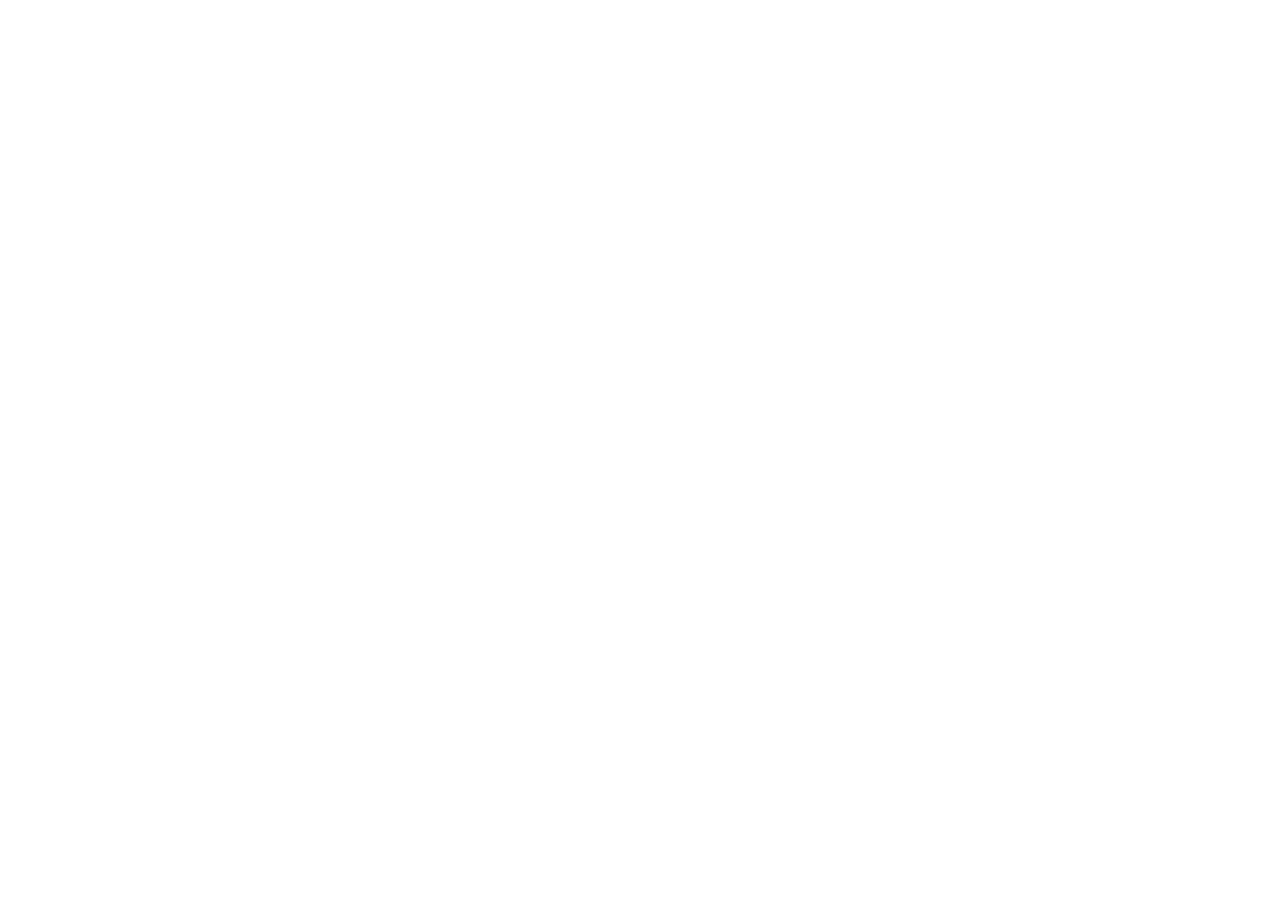
==== index.html @ c02ed570 "first commit" ====
<!DOCTYPE html>
<html lang="en">

<head>
    <meta charset="UTF-8">
    <meta name="viewport" content="width=device-width, initial-scale=1.0">
    <title>Document</title>
    <link rel="stylesheet" href="./src/output.css">
</head>

<body>

</body>

</html>
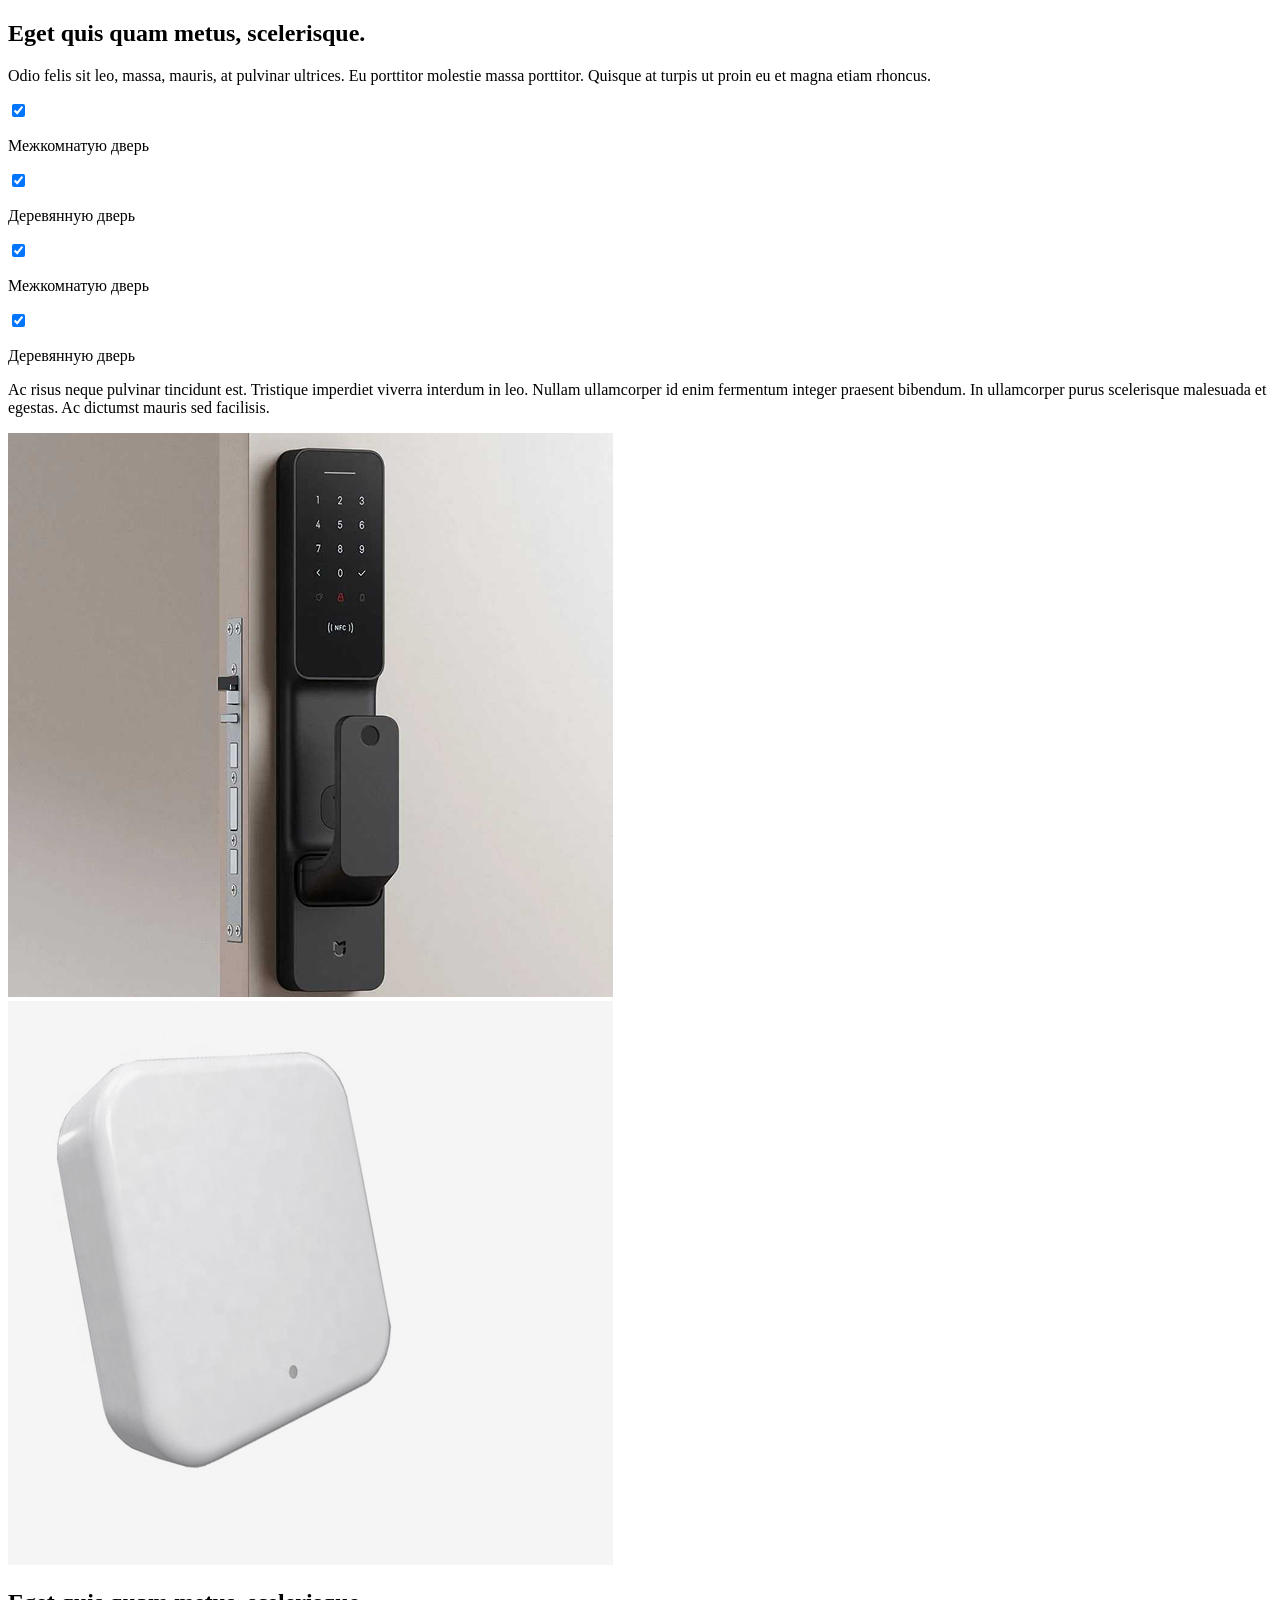
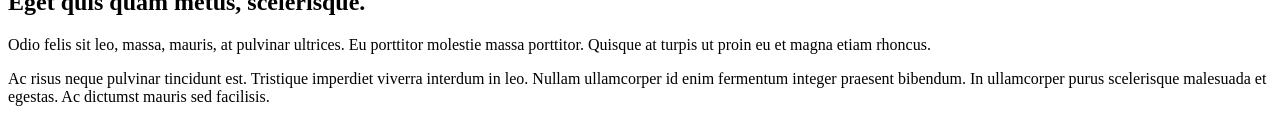
==== commit ef5acde6: "add 2 sections EGET" ====
--- a/index.html
+++ b/index.html
@@ -9,7 +9,68 @@
 </head>
 
 <body>
-
+    <main>
+        <section class="py-[80px]">
+            <div class="container flex justify-between items-center">
+                <div class="max-w-[630px] flex flex-col gap-[24px]">
+                    <h2 class="text-[#161C24] text-[32px]">Eget quis quam metus, scelerisque.</h2>
+                    <p>
+                        Odio felis sit leo, massa, mauris, at pulvinar ultrices. Eu porttitor molestie massa porttitor.
+                        Quisque at turpis ut proin eu et magna etiam rhoncus.
+                    </p>
+                    <div class="flex items-center gap-[32px]">
+                        <div class="flex flex-col gap-[12px]">
+                            <div class="flex items-center gap-[12px]">
+                                <input checked type="checkbox">
+                                <p>Межкомнатую дверь</p>
+                            </div>
+                            <div class="flex items-center gap-[12px]">
+                                <input checked type="checkbox">
+                                <p>Деревянную дверь</p>
+                            </div>
+                        </div>
+                        <div class="flex flex-col gap-[12px]">
+                            <div class="flex items-center gap-[12px]">
+                                <input checked type="checkbox">
+                                <p>Межкомнатую дверь</p>
+                            </div>
+                            <div class="flex items-center gap-[12px]">
+                                <input checked type="checkbox">
+                                <p>Деревянную дверь</p>
+                            </div>
+                        </div>
+                    </div>
+                    <p>
+                        Ac risus neque pulvinar tincidunt est. Tristique imperdiet viverra interdum in leo. Nullam
+                        ullamcorper id enim fermentum integer praesent bibendum. In ullamcorper purus scelerisque
+                        malesuada et egestas. Ac dictumst mauris sed facilisis.
+                    </p>
+                </div>
+                <div>
+                    <img src="./img/eget1.png" alt="">
+                </div>
+            </div>
+        </section>
+        <section class="pb-[80px]">
+            <div class="container flex justify-between items-center">
+                <div>
+                    <img src="./img/eget2.png" alt="">
+                </div>
+                <div class="max-w-[630px] flex flex-col gap-[24px]">
+                    <h2 class="text-[#161C24] text-[32px]">Eget quis quam metus, scelerisque.</h2>
+                    <p>
+                        Odio felis sit leo, massa, mauris, at pulvinar ultrices. Eu porttitor molestie massa porttitor.
+                        Quisque at turpis ut proin eu et magna etiam rhoncus.
+                    </p>
+                    <p>
+                        Ac risus neque pulvinar tincidunt est. Tristique imperdiet viverra interdum in leo. Nullam
+                        ullamcorper id enim fermentum integer praesent bibendum. In ullamcorper purus scelerisque
+                        malesuada et egestas. Ac dictumst mauris sed facilisis.
+                    </p>
+                </div>
+            </div>
+        </section>
+    </main>
 </body>
 
 </html>
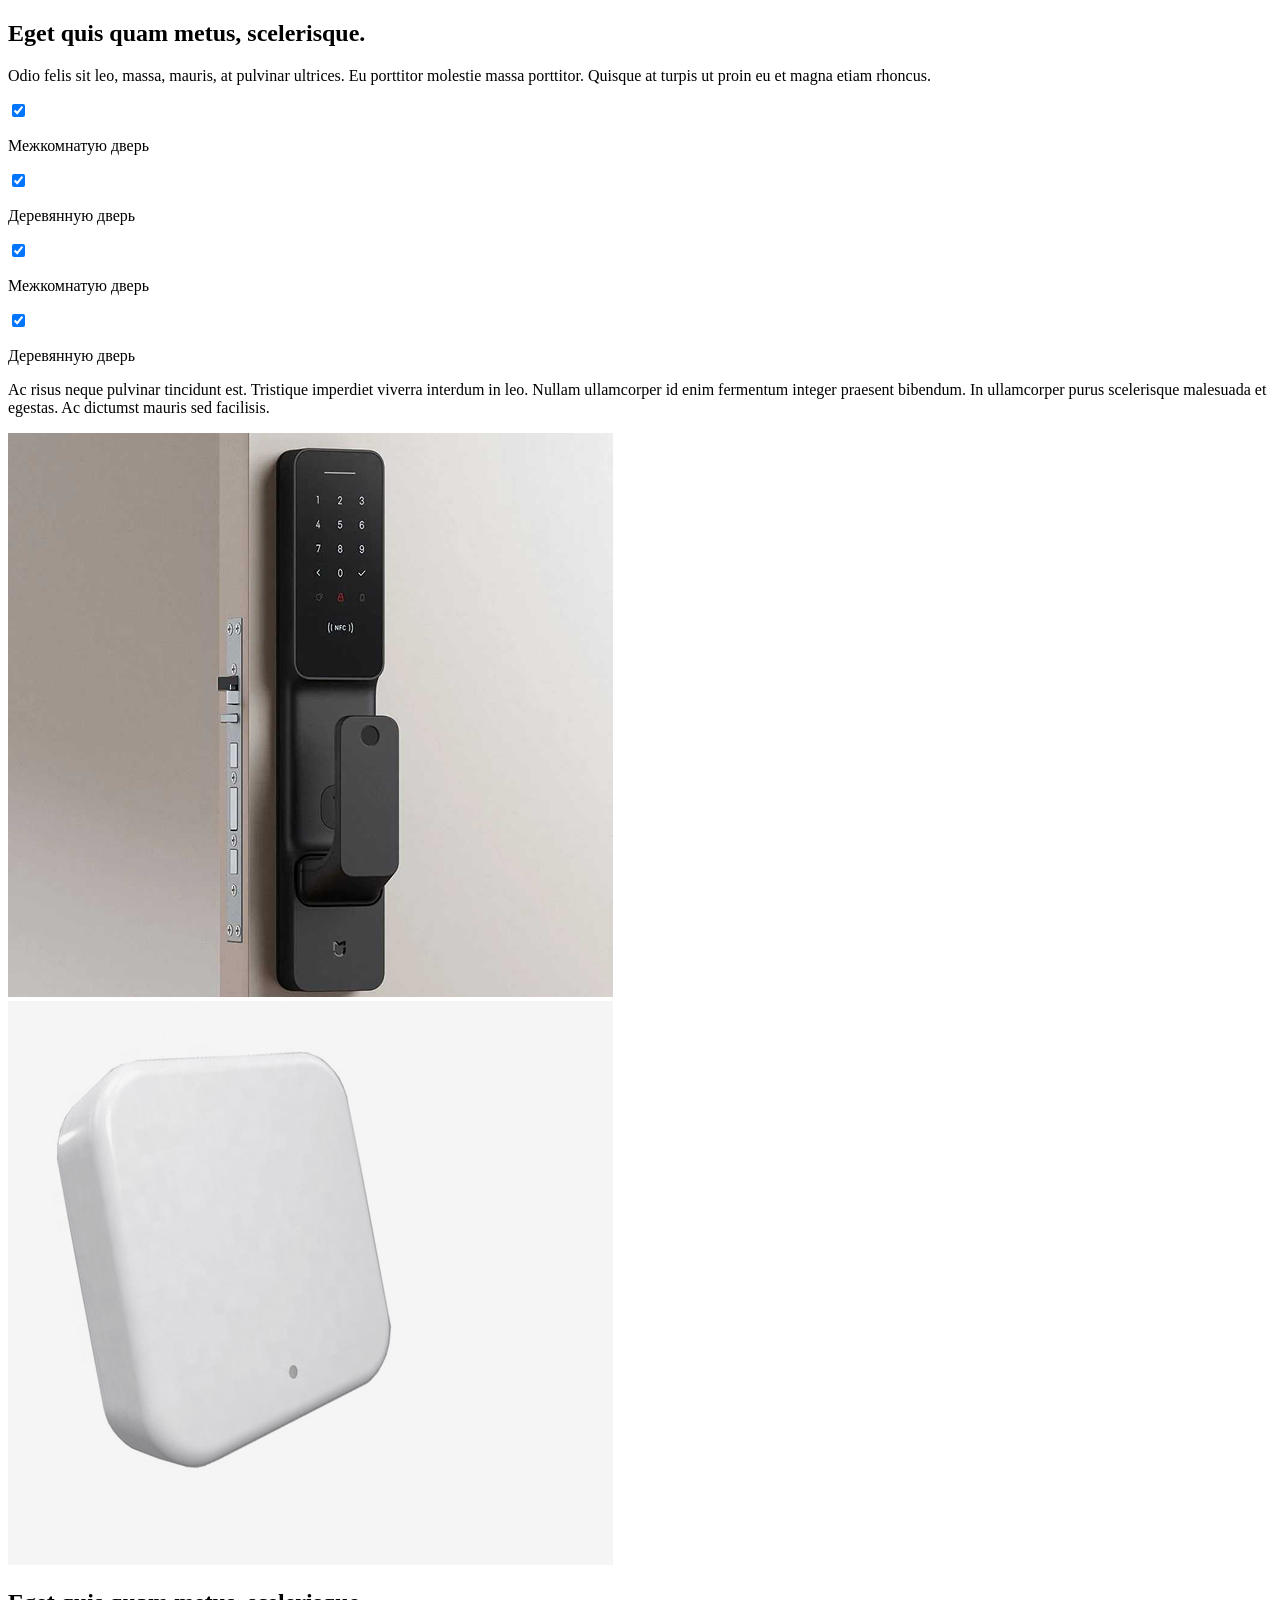
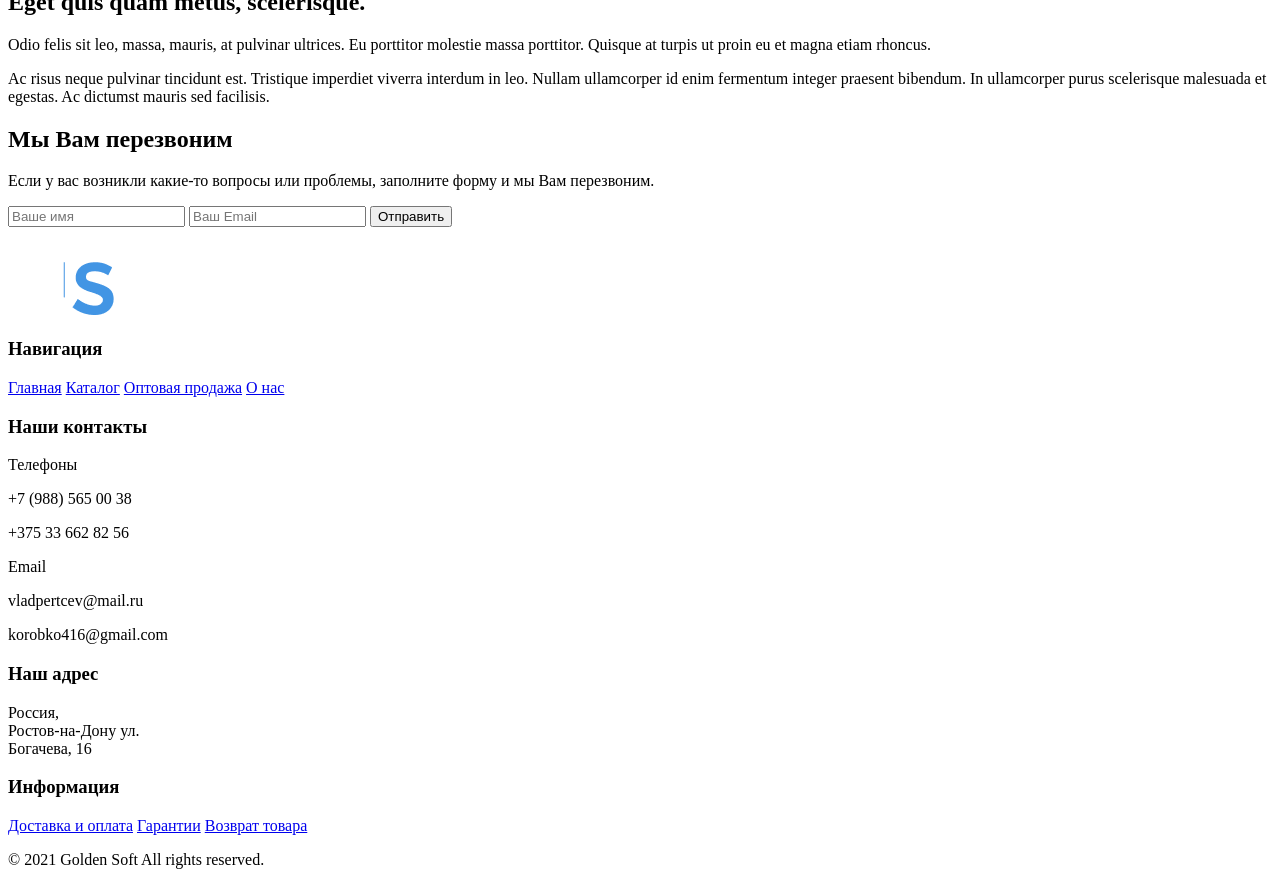
==== commit 8aedbc1b: "add section and add footer to project" ====
--- a/index.html
+++ b/index.html
@@ -10,6 +10,8 @@
 
 <body>
     <main>
+
+
         <section class="py-[80px]">
             <div class="container flex justify-between items-center">
                 <div class="max-w-[630px] flex flex-col gap-[24px]">
@@ -70,7 +72,72 @@
                 </div>
             </div>
         </section>
+        <section class="bg-[#F2F8FF] py-[60px]">
+            <div class="container flex flex-col items-center text-center">
+                <h2 class="text-[#161C24] text-[44px] mb-[15px]">Мы Вам перезвоним</h2>
+                <p class="mb-[30px] max-w-[600px]">Если у вас возникли какие-то вопросы или проблемы, заполните форму и
+                    мы Вам перезвоним.</p>
+                <form class="flex items-center gap-[24px]">
+                    <input class="p-[12px] bg-[#161C240A]" placeholder="Ваше имя" type="text">
+                    <input class="p-[12px] bg-[#161C240A]" placeholder="Ваш Email" type="email">
+                    <button class="btn bg-[#4295E4]">Отправить</button>
+                </form>
+            </div>
+        </section>
     </main>
+    <footer class="bg-[#0D2436]">
+        <div class="py-[50px] text-[white]  ">
+            <div class="container flex justify-between">
+                <div class="flex flex-col items-start justify-between">
+                    <img src="./img/logo_big.png" alt="">
+                    <img src="./img/social.png" alt="">
+                </div>
+                <nav class="flex flex-col gap-[20px]">
+                    <h3 class="">Навигация</h3>
+                    <div class="flex flex-col gap-[16px]">
+                        <a href="#">Главная</a>
+                        <a href="#">Каталог</a>
+                        <a href="#">Оптовая продажа</a>
+                        <a href="#">О нас</a>
+                    </div>
+                </nav>
+                <div class="flex flex-col gap-[20px]">
+                    <h3>Наши контакты</h3>
+                    <p class="text-[#C4CDD5] text-[14px]">Телефоны</p>
+                    <div class="flex flex-col gap-[16px]">
+                        <p>+7 (988) 565 00 38</p>
+                        <p>+375 33 662 82 56</p>
+                    </div>
+                    <p class="text-[#C4CDD5] text-[14px]">Email</p>
+                    <div class="flex flex-col gap-[16px]">
+                        <p>vladpertcev@mail.ru</p>
+                        <p>korobko416@gmail.com</p>
+                    </div>
+                </div>
+                <div class="flex flex-col gap-[16px]">
+                    <h3>Наш адрес</h3>
+                    <div>
+                        <p>Россия, <br> Ростов-на-Дону ул. <br> Богачева, 16</p>
+                    </div>
+                </div>
+                <div class="flex flex-col gap-[20px]">
+                    <h3>Информация</h3>
+                    <div class="flex flex-col gap-[16px]">
+                        <a href="#">Доставка и оплата</a>
+                        <a href="#">Гарантии</a>
+                        <a href="#">Возврат товара</a>
+                    </div>
+                </div>
+            </div>
+        </div>
+        <div class="container border-solid border-t-[1px]">
+            <div class="py-[24px]">
+                <div class="text-center text-[#ffffff53]">
+                    <p>© 2021 Golden Soft All rights reserved.</p>
+                </div>
+            </div>
+        </div>
+    </footer>
 </body>
 
 </html>
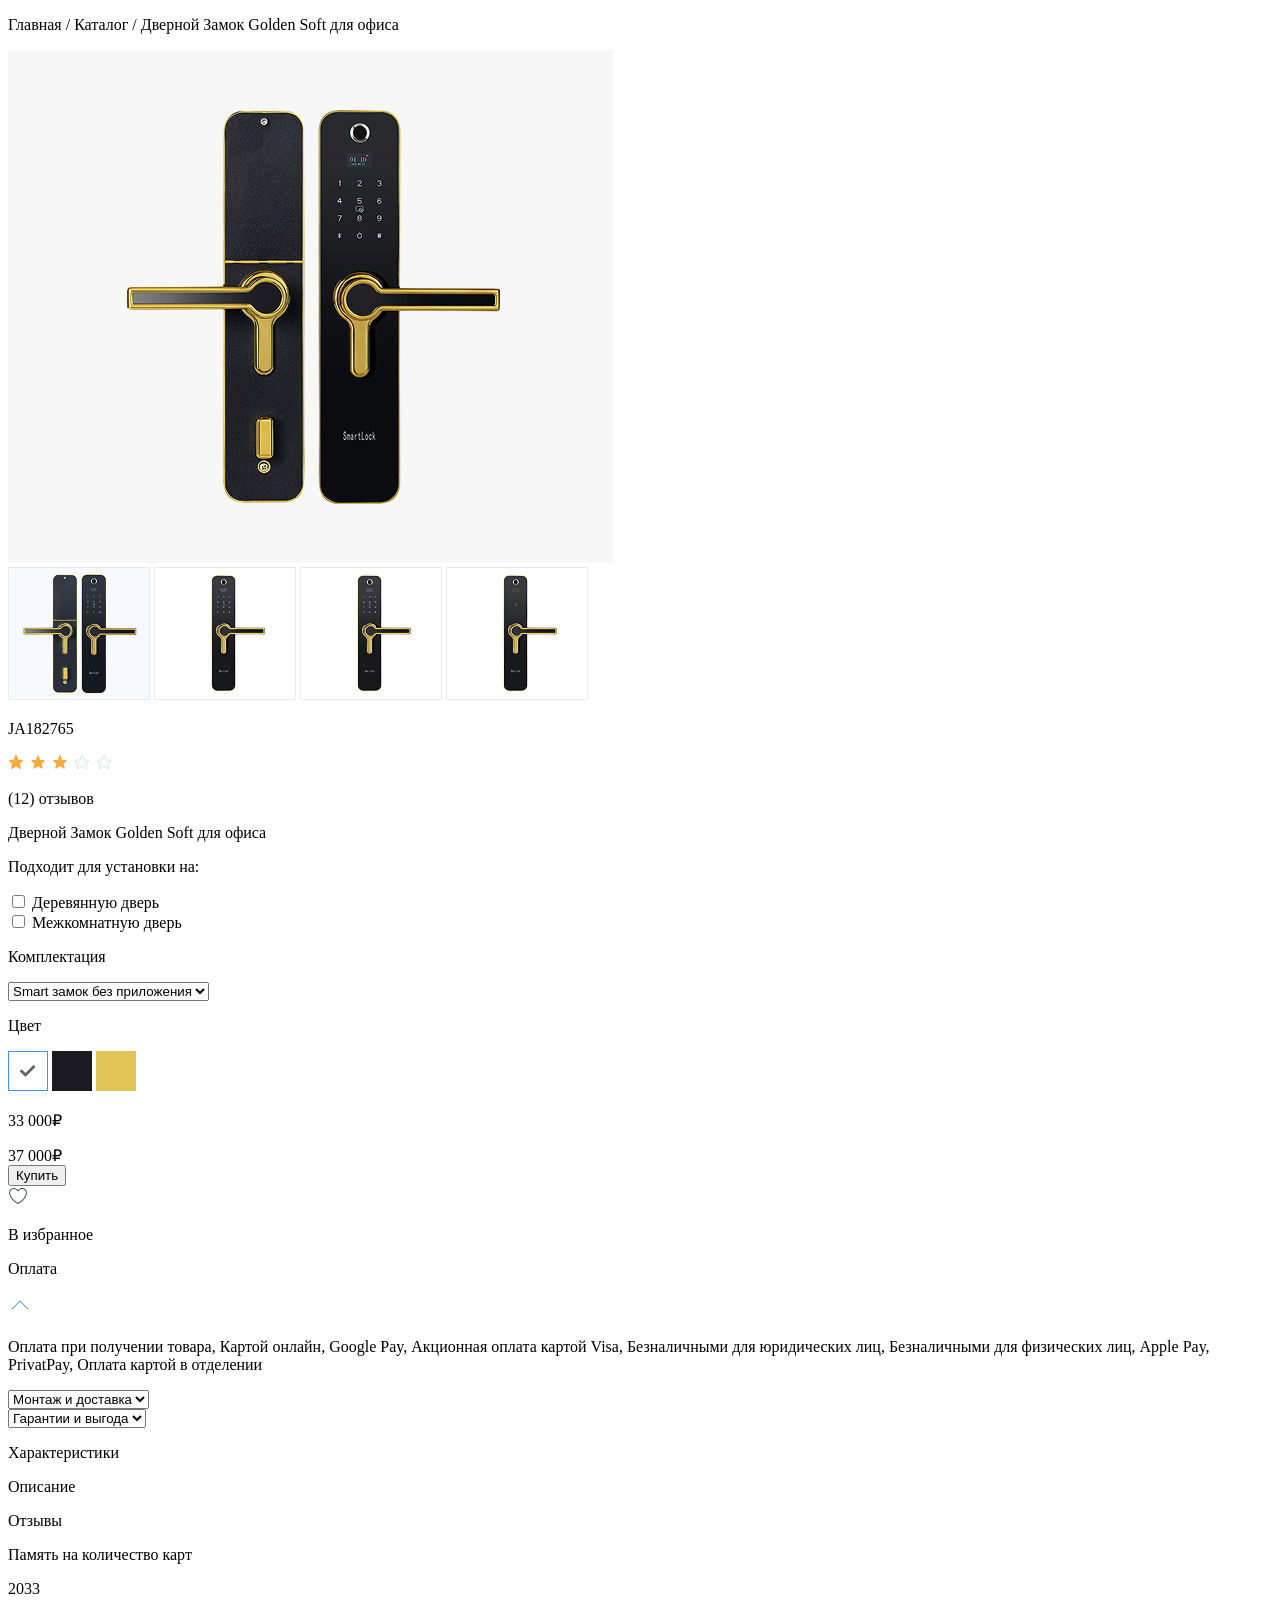
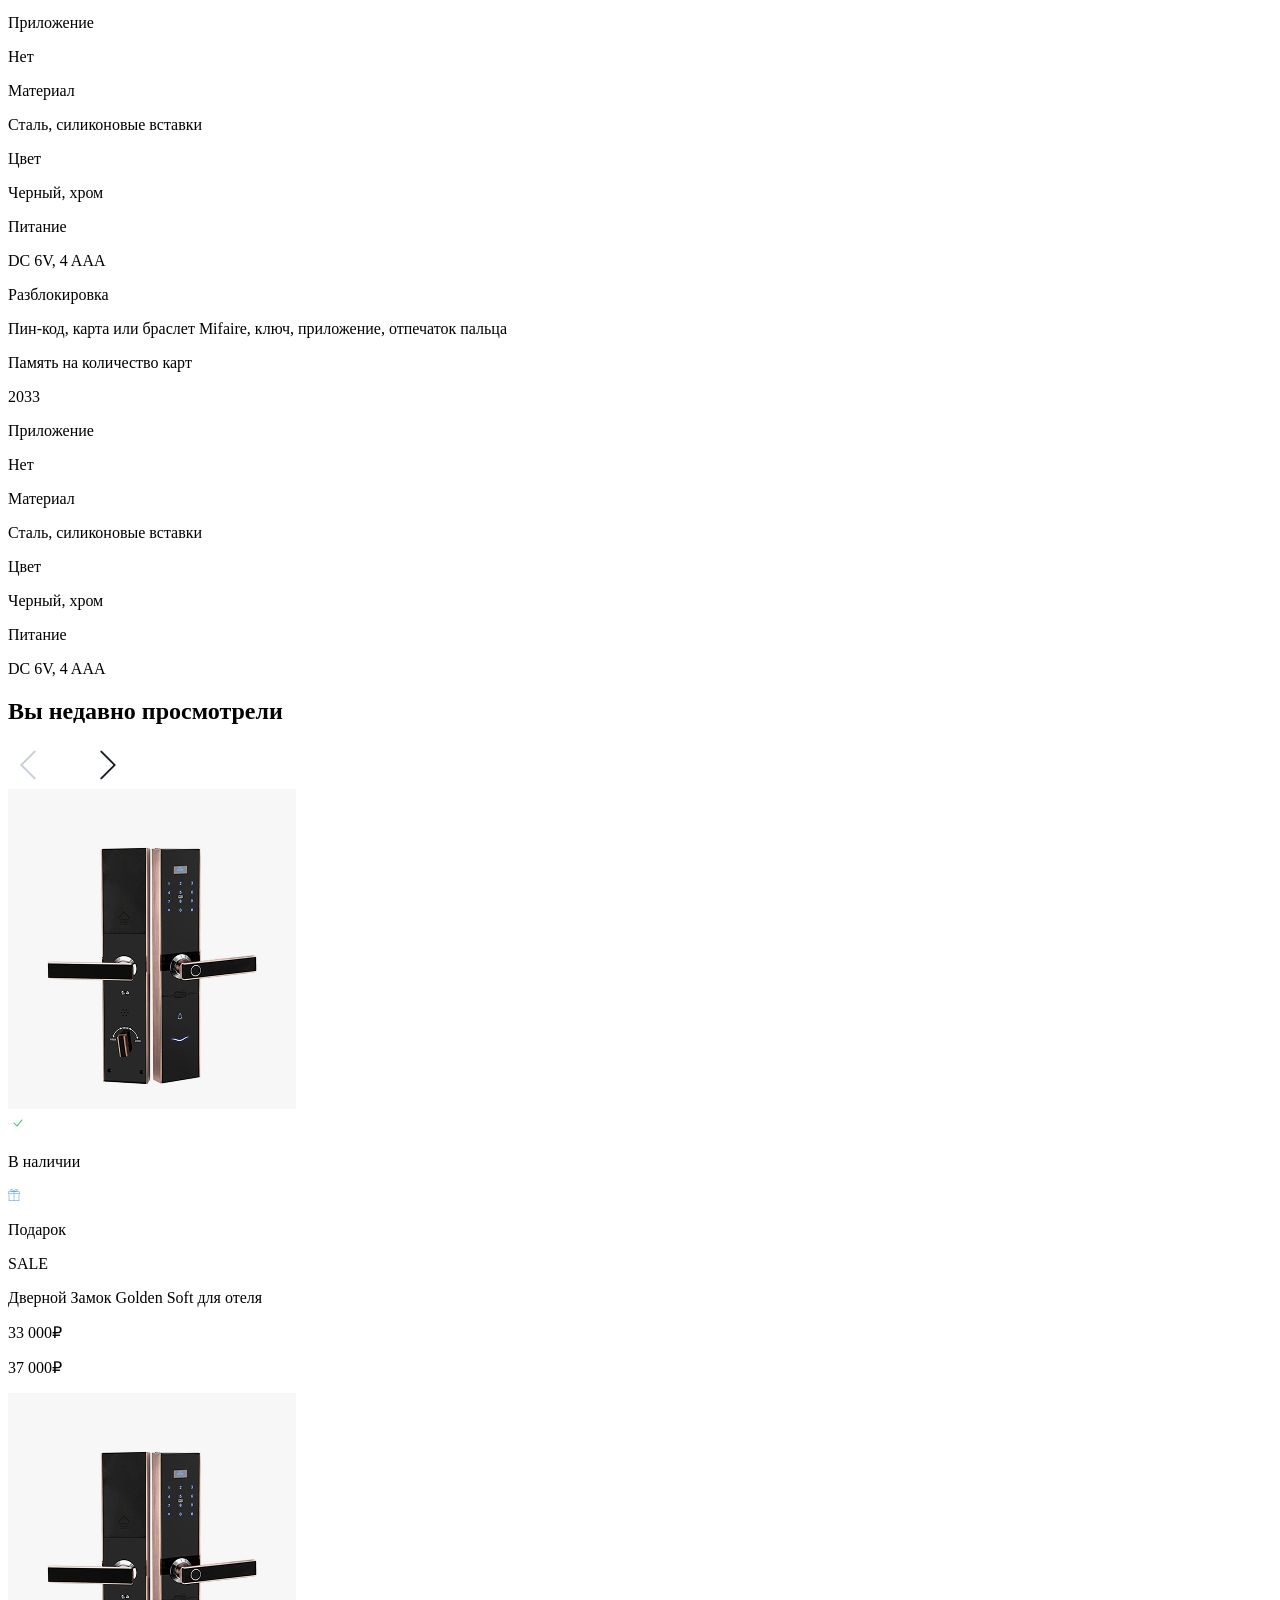
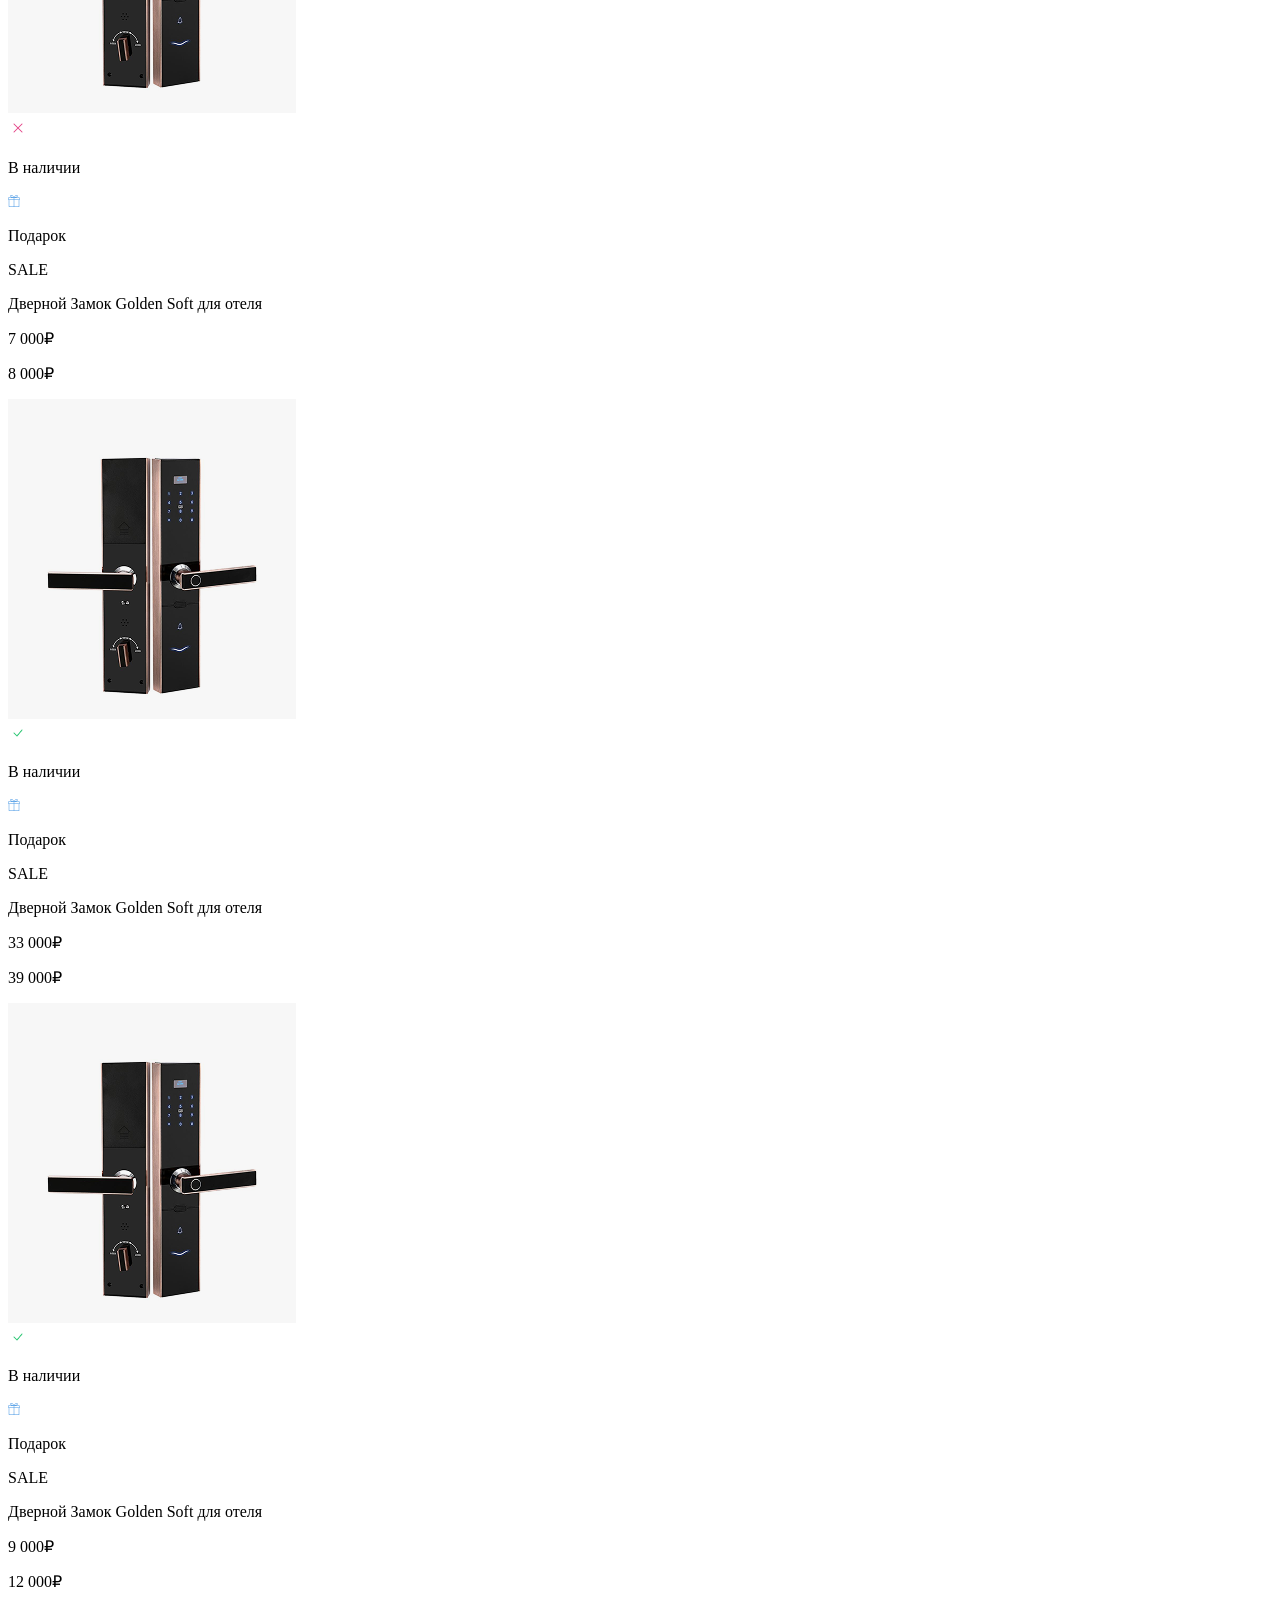
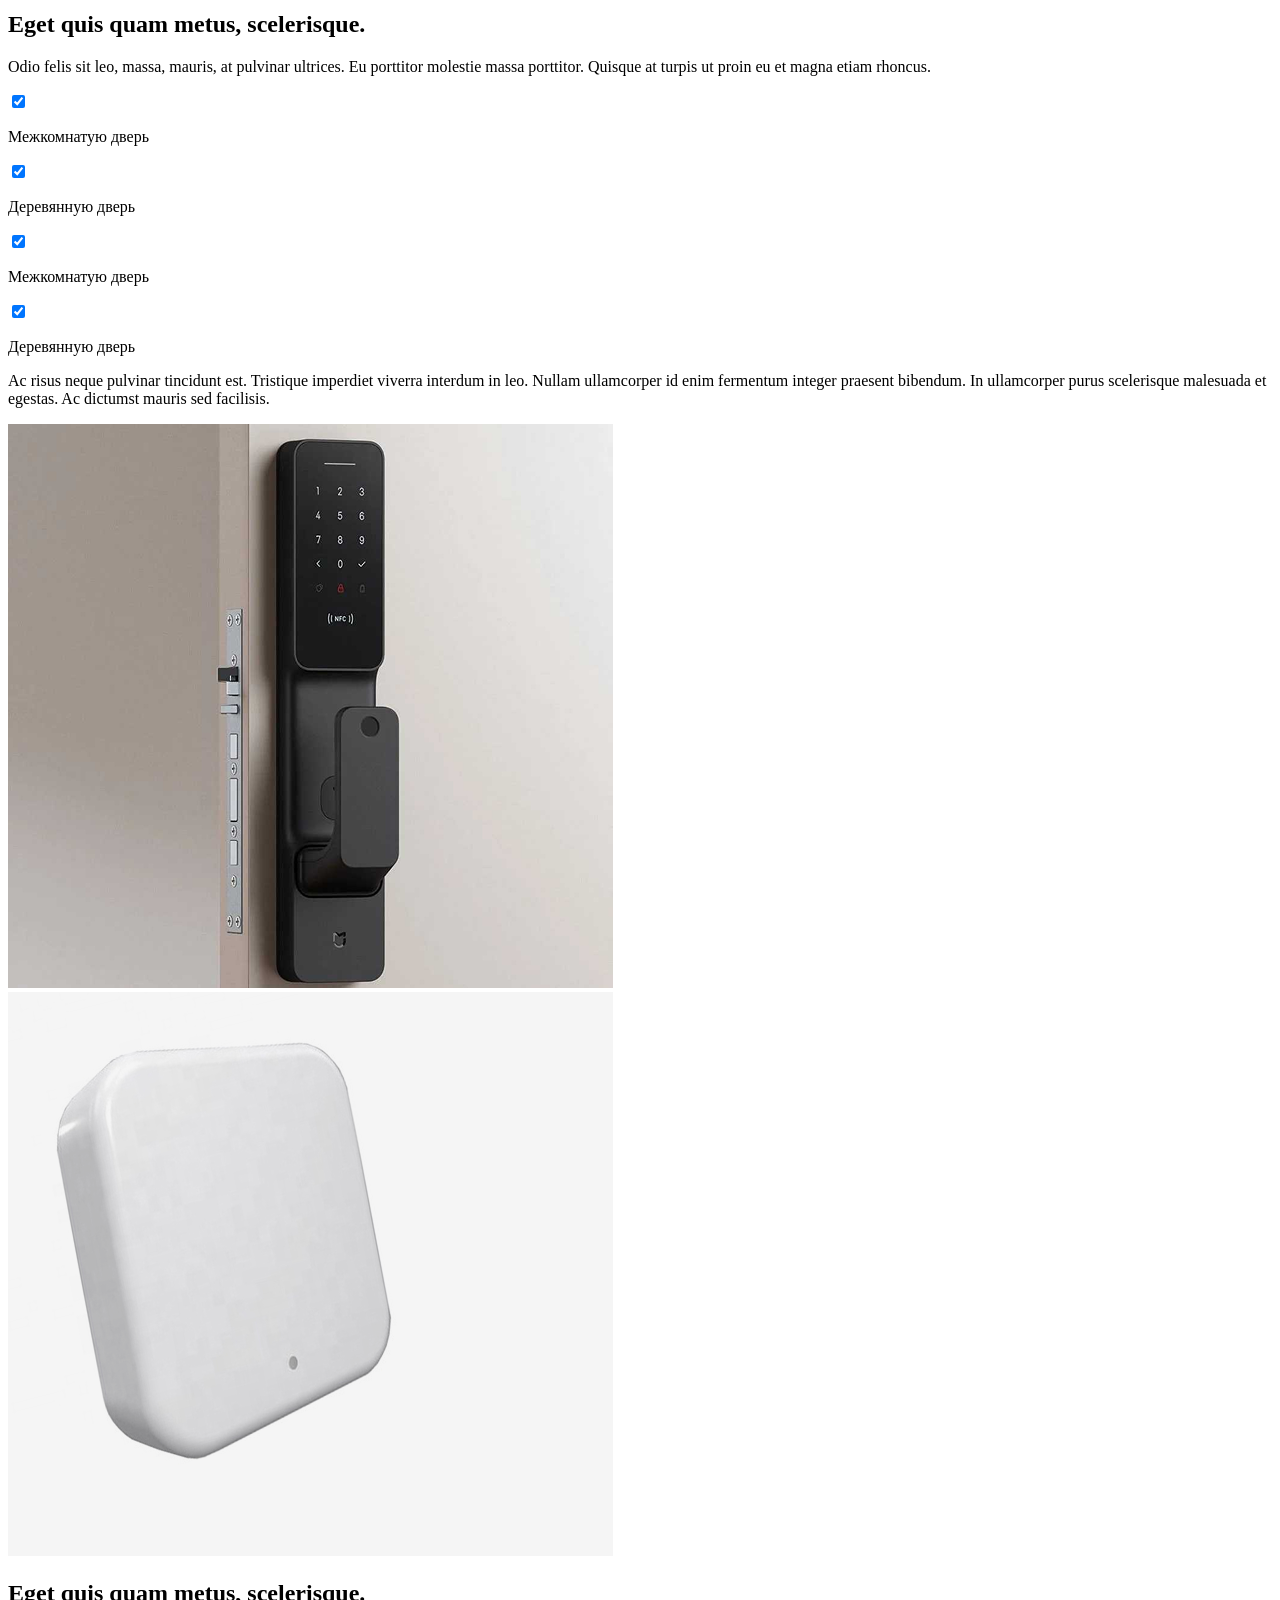
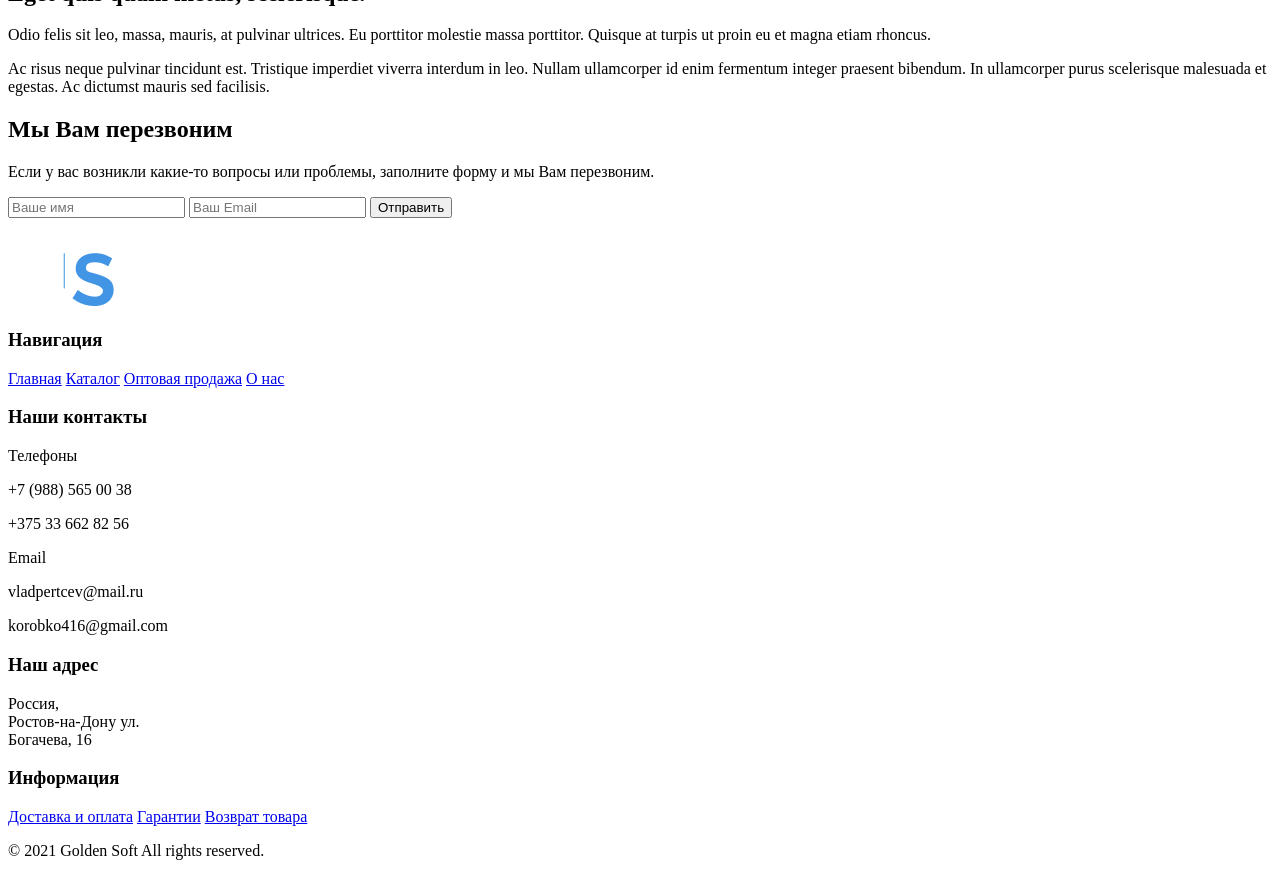
==== commit c8796748: "full" ====
--- a/index.html
+++ b/index.html
@@ -10,8 +10,314 @@
 
 <body>
     <main>
-
-
+        <div class="container">
+
+            <p class="mt-5"> Главная / Каталог / Дверной Замок Golden Soft для офиса</p>
+
+            <section class="flex justify-center gap-20 mt-10">
+                <div>
+                    <img src="./img/Rectangle 751.png" alt="">
+                    <div class="flex justify-between mt-6">
+                        <img src="./img/Rectangle 753.png" alt="">
+                        <img src="./img/Rectangle 755.png" alt="">
+                        <img src="./img/Rectangle 755 (1).png" alt="">
+                        <img src="./img/Rectangle 756.png" alt="">
+
+                    </div>
+                </div>
+
+
+                <div>
+
+                    <div class="flex items-center gap-2">
+                        <p>JA182765</p>
+                        <img src="./img/рейтинг.png" alt="">
+                        <p class="text-[#4295E4]">(12) отзывов</p>
+                    </div>
+                    <div>
+                        <p class="text-[#161C24] text-[24px] font-[600]">Дверной Замок Golden Soft для офиса</p>
+                        <p class="text-[#161C24] text-[14px] font-[600]">Подходит для установки на:</p>
+
+                        <div class="flex gap-4 text-[14px] mt-3">
+                            <div class="flex gap-4">
+                                <input type="checkbox" id="check">
+                                <label for="check">Деревянную дверь</label>
+                            </div>
+                            <div class="flex gap-4"><input type="checkbox" id="check2">
+                                <label for="check2">Межкомнатную дверь</label>
+                            </div>
+                        </div>
+
+                        <section class="flex items-center gap-7 mt-5">
+
+                            <div>
+                                <p class="text-[#161C24] text-[16px] font-[600]">Комплектация</p>
+                                <div class=" mt-4">
+                                    <select
+                                        class="text-[#161C24] text-[14px] border-[1px] border-[#C4CDD5] w-[288px] h-[40px] px-3">
+                                        <option value="">Smart замок без приложения</option>
+                                    </select>
+                                </div>
+                            </div>
+
+                            <div>
+                                <p class="text-[#161C24] text-[14px] font-[600]">Цвет</p>
+                                <div class="flex gap-5 mt-4">
+                                    <img src="./img/Group 4075561.png" alt="">
+                                    <img src="./img/Rectangle 504.png" alt="">
+                                    <img src="./img/Rectangle 505.png" alt="">
+                                </div>
+                            </div>
+                        </section>
+                    </div>
+
+
+                    <div class="mt-4">
+                        <div class="flex gap-3 text-[#161C24]">
+                            <p>33 000₽</p><span class="line-through text-[#454F5B]">37 000₽</span>
+                        </div>
+
+                        <div class="flex gap-7 items-center mt-4">
+
+                            <button class="w-[288px] h-[50px] text-[#FFFFFF] bg-[#4295E4] text-center">Купить</button>
+                            <div class="flex gap-3 items-center">
+                                <img src="./img/Frame (18).png" alt="">
+                                <p>В избранное</p>
+                            </div>
+
+
+                        </div>
+
+                        <div class="w-[597px] h-[142px] p-5 bg-[#F6F7F9] mt-4">
+                            <div class="flex w-full justify-between items-center ">
+                                <p class="text-[Оплата] text-[16px]">Оплата</p>
+                                <img src="./img/Frame (19).png" alt="">
+                            </div>
+                            <p class="text-[14px] w-[565px] mt-2">Оплата при получении товара, Картой онлайн, Google
+                                Pay, Акционная оплата картой Visa,
+                                Безналичными для юридических лиц, Безналичными для физических лиц, Apple Pay, PrivatPay,
+                                Оплата картой в отделении</p>
+                        </div>
+
+
+                        <div class=" mt-4">
+                            <select class="text-[#161C24] text-[14px]  w-[565px] h-[58px] px-3 font-[600]">
+                                <option value="">Монтаж и доставка</option>
+                            </select>
+                        </div>
+                        <div class=" mt-5">
+                            <select class="text-[#161C24] text-[14px]  w-[565px] h-[58px] px-3 font-[600]">
+                                <option value="">Гарантии и выгода</option>
+                            </select>
+                        </div>
+
+
+                    </div>
+
+                </div>
+
+
+            </section>
+        </div>
+
+        <section class="container">
+            <div class="font-[500] text-[#161C24] text-[20px] flex gap-12 mt-6">
+                <p class="bg-linear-to-b border-b-3 border-[#4295E4] pb-2">Характеристики</p>
+                <p>Описание</p>
+                <p>Отзывы</p>
+            </div>
+
+            <section class="flex justify-between text-[14px]">
+                <div class="mt-10">
+                    <div class="bg-[#FAFAFA] w-[625px] h-[58px] p-5">
+                        <div class="flex gap-20">
+                            <p class="text-[#181818]">Память на количество карт</p>
+                            <p>2033</p>
+                        </div>
+                    </div>
+
+                    <div class=" bg-[#FFFFFF] w-[625px] h-[58px] p-5">
+                        <div class="flex gap-44">
+                            <p class="text-[#181818]">Приложение</p>
+                            <p>Нет</p>
+                        </div>
+                    </div>
+
+                    <div class=" bg-[#FAFAFA] w-[625px] h-[58px] p-5">
+                        <div class="flex gap-48">
+                            <p class="text-[#181818]">Материал</p>
+                            <p>Сталь, силиконовые вставки</p>
+                        </div>
+                    </div>
+                    <div class="bg-[#FFFFFF] w-[625px] h-[58px] p-5">
+                        <div class="flex gap-56">
+                            <p class="text-[#181818]">Цвет</p>
+                            <p>Черный, хром</p>
+                        </div>
+                    </div>
+
+                    <div class=" bg-[#FAFAFA] w-[625px] h-[58px] p-5">
+                        <div class="flex gap-50">
+                            <p class="text-[#181818]">Питание</p>
+                            <p>DC 6V, 4 AAA</p>
+                        </div>
+                    </div>
+                    <div class="bg-[#FFFFFF] w-[625px] h-[80px] p-5">
+                        <div class="flex gap-39">
+                            <p class="text-[#181818]">Разблокировка</p>
+                            <p>Пин-код, карта или браслет Mifaire, ключ, приложение, отпечаток пальца</p>
+                        </div>
+                    </div>
+
+
+                </div>
+                <div class="mt-10">
+                    <div class="bg-[#FAFAFA] w-[605px] h-[58px] p-5">
+                        <div class="flex gap-15">
+                            <p class="text-[#181818]">Память на количество карт</p>
+                            <p>2033</p>
+                        </div>
+                    </div>
+
+                    <div class=" bg-[#FFFFFF] w-[605px] h-[58px] p-5">
+                        <div class="flex gap-46">
+                            <p class="text-[#181818]">Приложение</p>
+                            <p>Нет</p>
+                        </div>
+                    </div>
+
+                    <div class="bg-[#FFFFFF] w-[605px] h-[58px] p-5">
+                        <div class="flex gap-50">
+                            <p class="text-[#181818]">Материал</p>
+                            <p>Сталь, силиконовые вставки</p>
+                        </div>
+                    </div>
+                    <div class="bg-[#FAFAFA] w-[605px] h-[58px] p-5">
+                        <div class="flex gap-60">
+                            <p class="text-[#181818]">Цвет</p>
+                            <p>Черный, хром</p>
+                        </div>
+                    </div>
+
+                    <div class="bg-[#FFFFFF] w-[605px] h-[58px] p-5">
+                        <div class="flex gap-52">
+                            <p class="text-[#181818]">Питание</p>
+                            <p>DC 6V, 4 AAA</p>
+                        </div>
+                    </div>
+
+
+
+                </div>
+            </section>
+
+
+
+
+        </section>
+
+        <section class="py-[60px]">
+            <div class="container">
+                <div class="flex items-center justify-between">
+                    <h2 class="text-[#161C24] text-[44px] ">Вы недавно просмотрели</h2>
+                    <img src="./img/arrows.png" alt="">
+                </div>
+                <div class="grid grid-cols-4 gap-[30px] mt-[50px]">
+                    <div class="flex flex-col max-w-[288px]">
+                        <div class="relative">
+                            <img src="./img/recent1.png" alt="">
+                            <div class="flex items-center gap-[10px] absolute top-[17px] left-[12px]">
+                                <img src="./img/check.png" alt="">
+                                <p class="text-[14px]">В наличии</p>
+                            </div>
+                            <div class="flex items-center gap-[10px] p-[6px] bg-[#fff] absolute top-[50px] left-[12px]">
+                                <img src="./img/gift.png" alt="">
+                                <p class="text-[14px]">Подарок</p>
+                            </div>
+                            <div class="absolute top-[12px] right-[12px]">
+                                <p class="font-bold p-[8px] bg-[#fff]">SALE</p>
+                            </div>
+                        </div>
+                        <div class="flex flex-col gap-[10px] p-[12px] bg-[#fff] shadow-[0_0_10px_#EAEAEA]">
+                            <p class="text-[16px]">Дверной Замок Golden Soft для отеля</p>
+                            <div class="flex items-center gap-[12px]">
+                                <p class="font-bold text-[20px] text-[#161C24]">33 000₽</p>
+                                <p class="text-[18px] line-through">37 000₽</p>
+                            </div>
+                        </div>
+                    </div>
+                    <div class="flex flex-col max-w-[288px]">
+                        <div class="relative">
+                            <img src="./img/recent1.png" alt="">
+                            <div class="flex items-center gap-[10px] absolute top-[17px] left-[12px]">
+                                <img src="./img/no_check.png" alt="">
+                                <p class="text-[14px]">В наличии</p>
+                            </div>
+                            <div class="flex items-center gap-[10px] p-[6px] bg-[#fff] absolute top-[50px] left-[12px]">
+                                <img src="./img/gift.png" alt="">
+                                <p class="text-[14px]">Подарок</p>
+                            </div>
+                            <div class="absolute top-[12px] right-[12px]">
+                                <p class="font-bold p-[8px] bg-[#fff]">SALE</p>
+                            </div>
+                        </div>
+                        <div class="flex flex-col gap-[10px] p-[12px] bg-[#fff] shadow-[0_0_10px_#EAEAEA]">
+                            <p class="text-[16px]">Дверной Замок Golden Soft для отеля</p>
+                            <div class="flex items-center gap-[12px]">
+                                <p class="font-bold text-[20px] text-[#161C24]">7 000₽</p>
+                                <p class="text-[18px] line-through">8 000₽</p>
+                            </div>
+                        </div>
+                    </div>
+                    <div class="flex flex-col max-w-[288px]">
+                        <div class="relative">
+                            <img src="./img/recent1.png" alt="">
+                            <div class="flex items-center gap-[10px] absolute top-[17px] left-[12px]">
+                                <img src="./img/check.png" alt="">
+                                <p class="text-[14px]">В наличии</p>
+                            </div>
+                            <div class="flex items-center gap-[10px] p-[6px] bg-[#fff] absolute top-[50px] left-[12px]">
+                                <img src="./img/gift.png" alt="">
+                                <p class="text-[14px]">Подарок</p>
+                            </div>
+                            <div class="absolute top-[12px] right-[12px]">
+                                <p class="font-bold p-[8px] bg-[#fff]">SALE</p>
+                            </div>
+                        </div>
+                        <div class="flex flex-col gap-[10px] p-[12px] bg-[#fff] shadow-[0_0_10px_#EAEAEA]">
+                            <p class="text-[16px]">Дверной Замок Golden Soft для отеля</p>
+                            <div class="flex items-center gap-[12px]">
+                                <p class="font-bold text-[20px] text-[#161C24]">33 000₽ </p>
+                                <p class="text-[18px] line-through">39 000₽</p>
+                            </div>
+                        </div>
+                    </div>
+                    <div class="flex flex-col max-w-[288px]">
+                        <div class="relative">
+                            <img src="./img/recent1.png" alt="">
+                            <div class="flex items-center gap-[10px] absolute top-[17px] left-[12px]">
+                                <img src="./img/check.png" alt="">
+                                <p class="text-[14px]">В наличии</p>
+                            </div>
+                            <div class="flex items-center gap-[10px] p-[6px] bg-[#fff] absolute top-[50px] left-[12px]">
+                                <img src="./img/gift.png" alt="">
+                                <p class="text-[14px]">Подарок</p>
+                            </div>
+                            <div class="absolute top-[12px] right-[12px]">
+                                <p class="font-bold p-[8px] bg-[#fff]">SALE</p>
+                            </div>
+                        </div>
+                        <div class="flex flex-col gap-[10px] p-[12px] bg-[#fff] shadow-[0_0_10px_#EAEAEA]">
+                            <p class="text-[16px]">Дверной Замок Golden Soft для отеля</p>
+                            <div class="flex items-center gap-[12px]">
+                                <p class="font-bold text-[20px] text-[#161C24]">9 000₽</p>
+                                <p class="text-[18px] line-through">12 000₽</p>
+                            </div>
+                        </div>
+                    </div>
+                </div>
+            </div>
+        </section>
         <section class="py-[80px]">
             <div class="container flex justify-between items-center">
                 <div class="max-w-[630px] flex flex-col gap-[24px]">
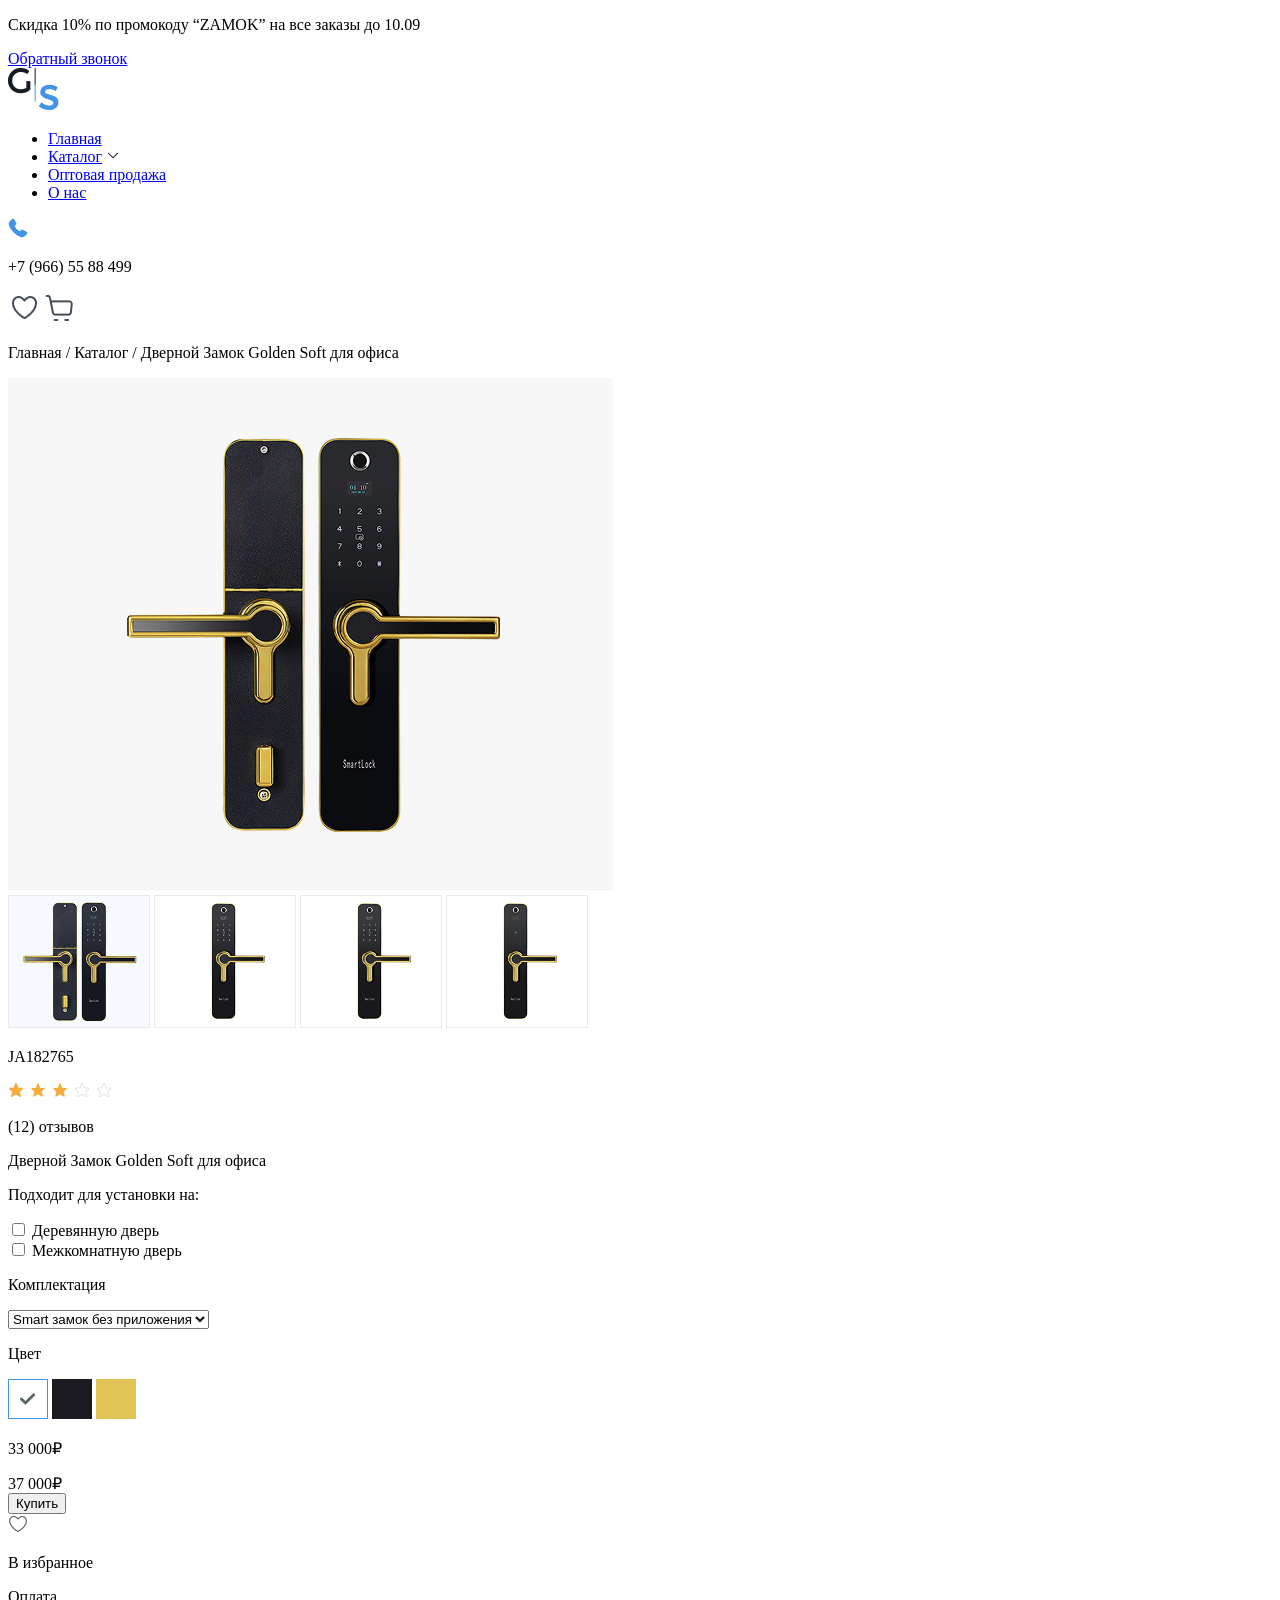
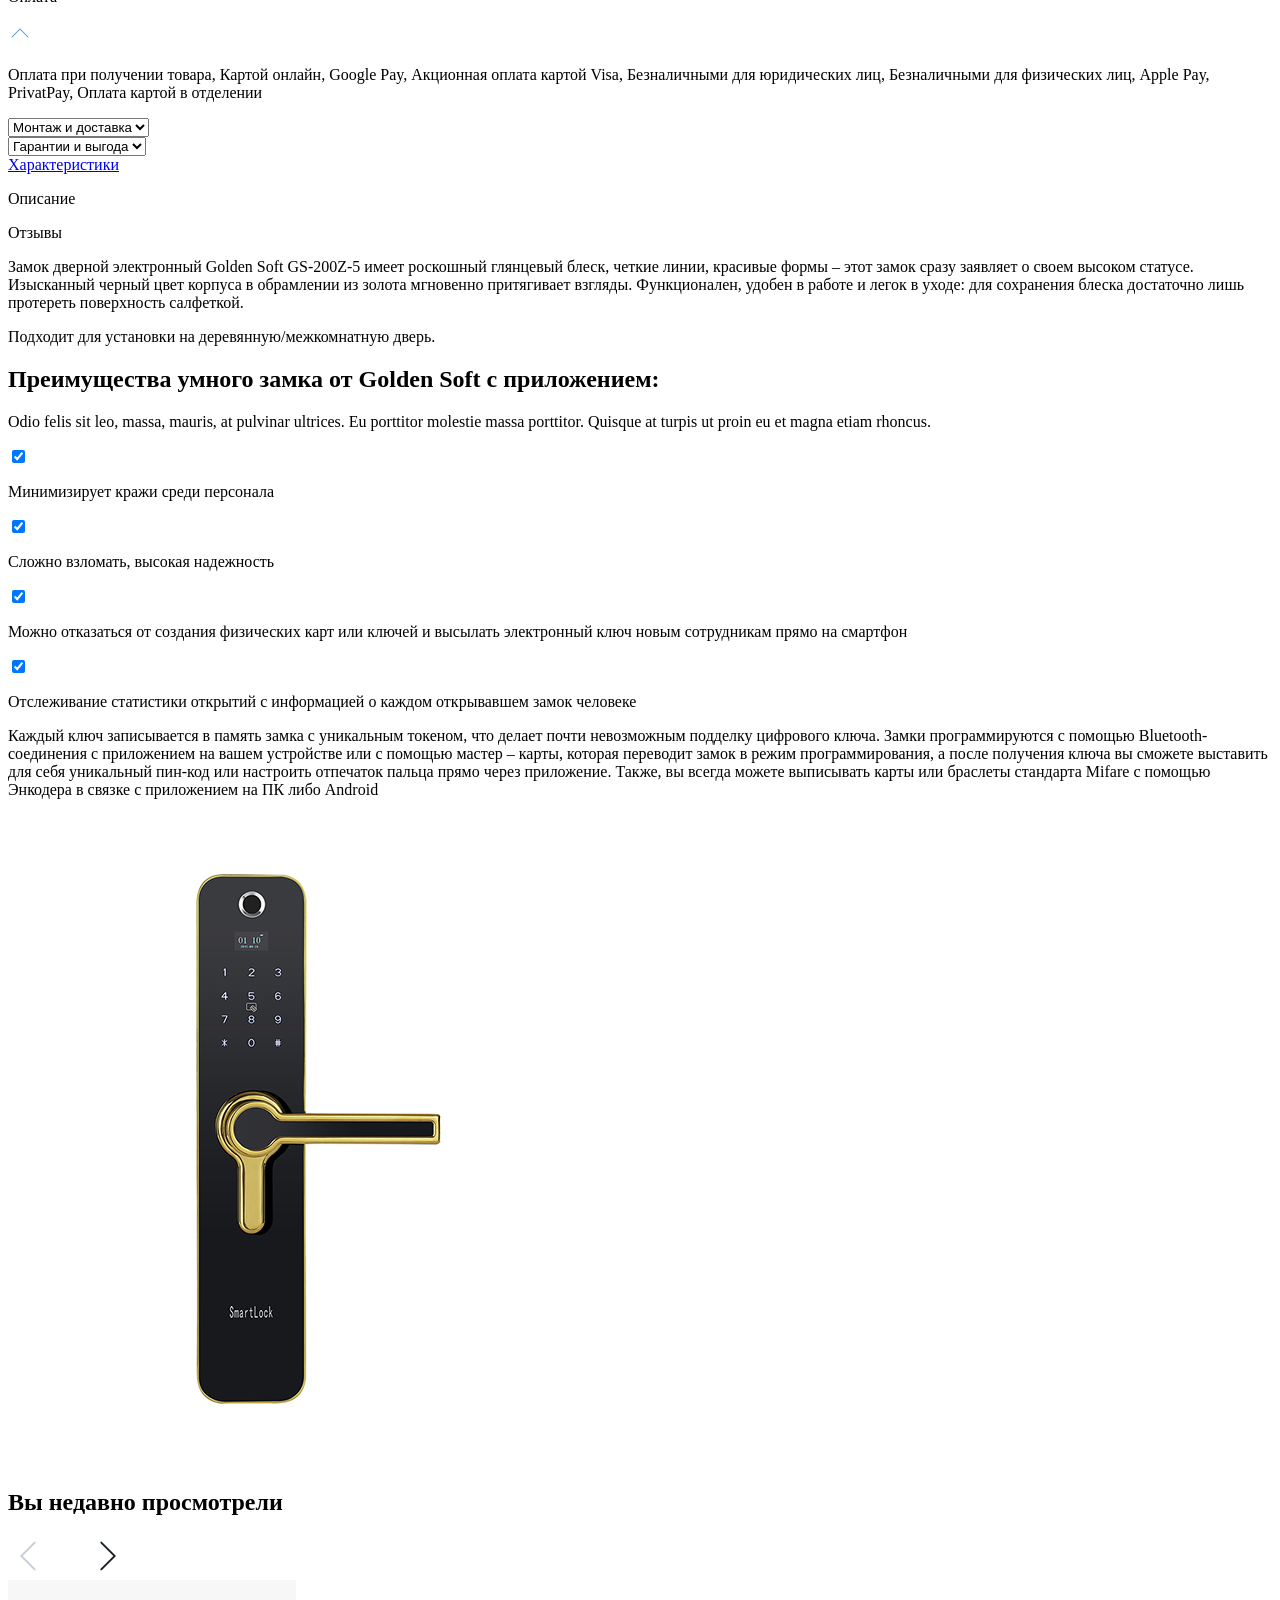
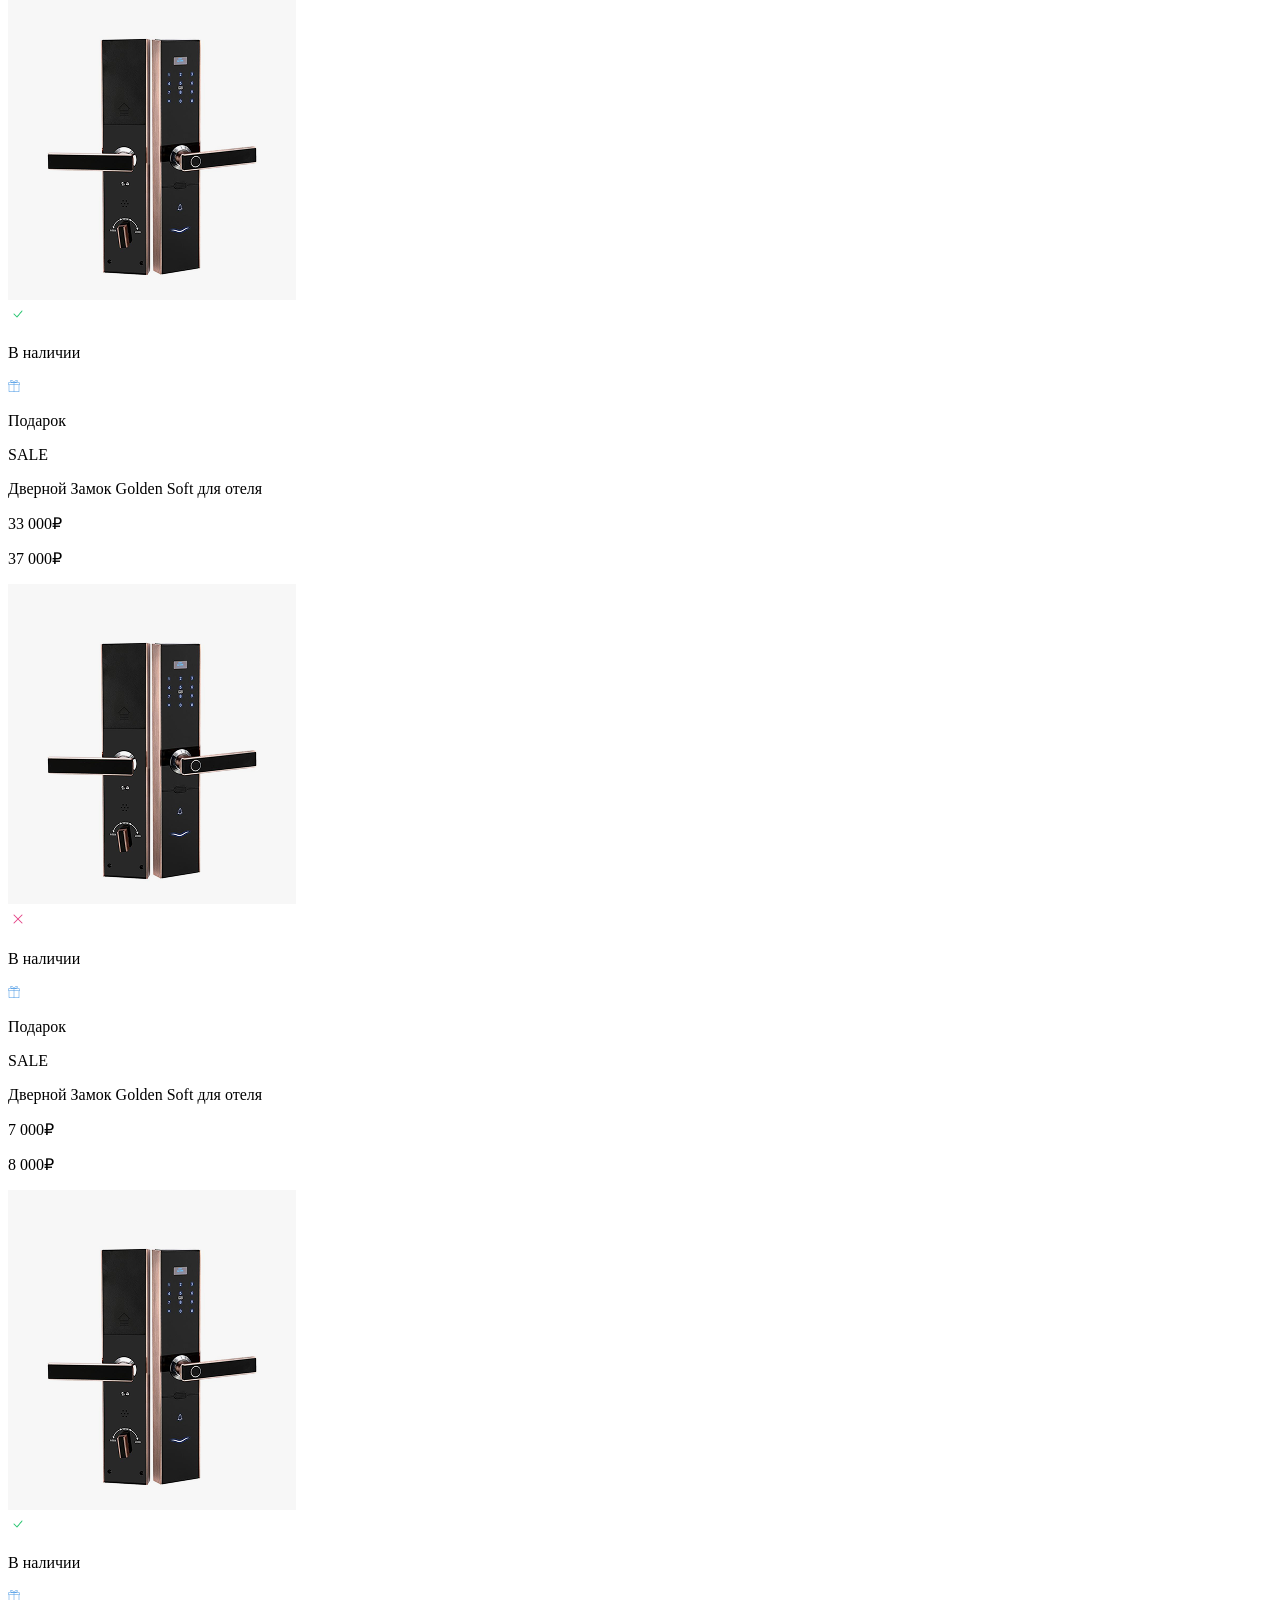
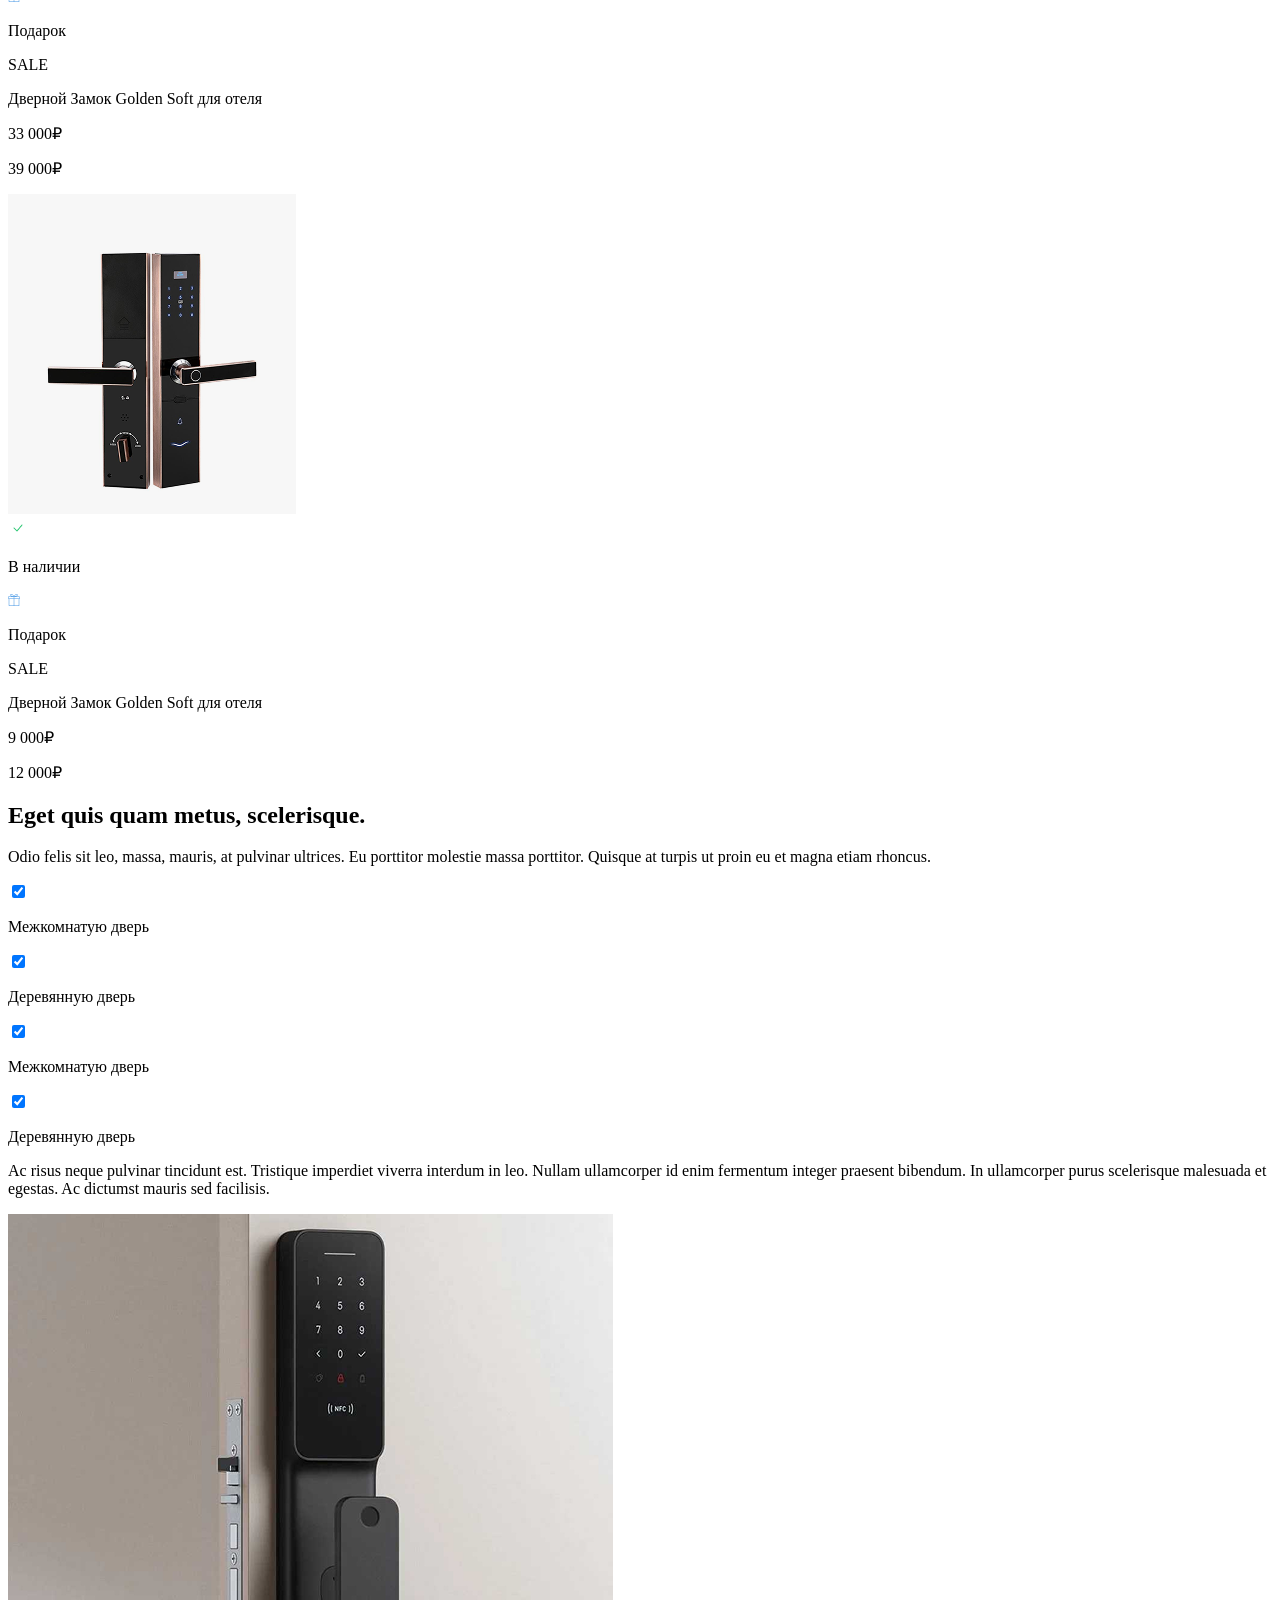
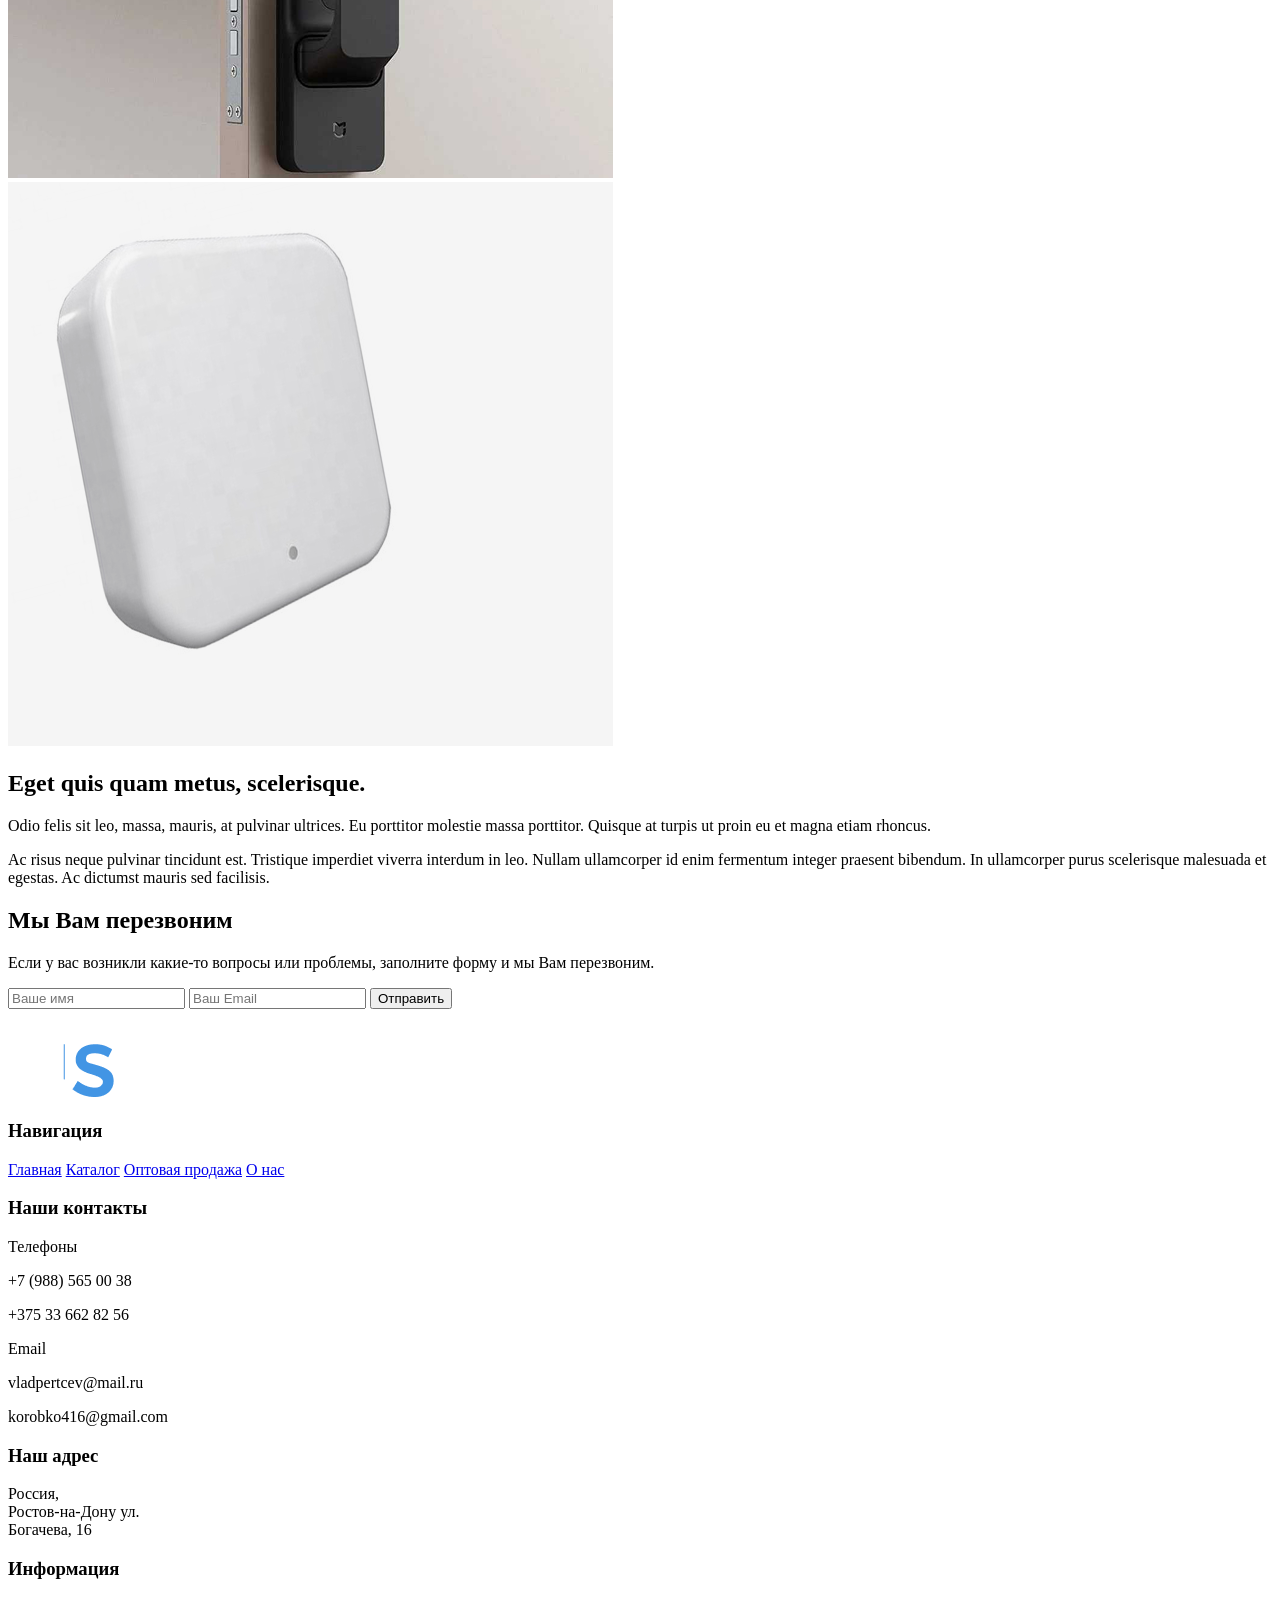
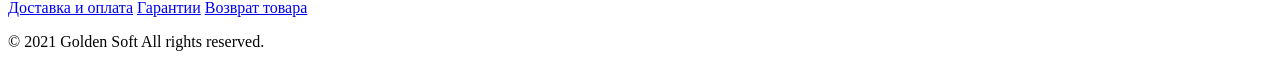
==== commit 6d564833: "full project and fix bug" ====
--- a/index.html
+++ b/index.html
@@ -9,6 +9,53 @@
 </head>
 
 <body>
+    <header>
+        <div class="bg-[#454F5B] py-[10px] text-[#FFFFFF] text-[16px] font-medium">
+            <div class="container flex items-center">
+                <div class="flex-1"></div>
+                <div class="flex-2 text-center">
+                    <p class="tracking-[12%]">Скидка 10% по промокоду “ZAMOK” на все заказы до 10.09</p>
+                </div>
+                <div class="flex-1 text-right underline underline-offset-5">
+                    <a href="#">
+                        Обратный звонок
+                    </a>
+                </div>
+            </div>
+        </div>
+        <nav class="py-[20px] border-solid border-[1px] border-[#C4CDD5] text-[#161C24] text-[20px]">
+            <div class="container flex justify-between items-center">
+                <div class="flex justify-between items-center gap-[100px]">
+                    <div>
+                        <img src="./img/logo.png" alt="">
+                    </div>
+                    <ul class="flex justify-between items-center gap-[32px]">
+                        <li>
+                            <a href="#">Главная</a>
+                        </li>
+                        <li class="flex justify-between items-center gap-[5px]">
+                            <a href="#">Каталог</a>
+                            <img src="./img/arrow_bottom.png" alt="">
+                        </li>
+                        <li>
+                            <a href="#">Оптовая продажа</a>
+                        </li>
+                        <li>
+                            <a href="#">О нас</a>
+                        </li>
+                    </ul>
+                </div>
+                <div class="flex justify-between items-center gap-[30px]">
+                    <div class="flex justify-between items-center gap-[10px]">
+                        <img src="./img/phone_blue.png" alt="">
+                        <p>+7 (966) 55 88 499</p>
+                    </div>
+                    <img src="./img/like.png" alt="">
+                    <img src="./img/bin.png" alt="">
+                </div>
+            </div>
+        </nav>
+    </header>
     <main>
         <div class="container">
 
@@ -122,100 +169,64 @@
 
         <section class="container">
             <div class="font-[500] text-[#161C24] text-[20px] flex gap-12 mt-6">
-                <p class="bg-linear-to-b border-b-3 border-[#4295E4] pb-2">Характеристики</p>
-                <p>Описание</p>
+                <a href="./main.html">Характеристики</a>
+                <p class="bg-linear-to-b border-b-3 border-[#4295E4] pb-2">Описание</p>
                 <p>Отзывы</p>
             </div>
-
-            <section class="flex justify-between text-[14px]">
-                <div class="mt-10">
-                    <div class="bg-[#FAFAFA] w-[625px] h-[58px] p-5">
-                        <div class="flex gap-20">
-                            <p class="text-[#181818]">Память на количество карт</p>
-                            <p>2033</p>
-                        </div>
-                    </div>
-
-                    <div class=" bg-[#FFFFFF] w-[625px] h-[58px] p-5">
-                        <div class="flex gap-44">
-                            <p class="text-[#181818]">Приложение</p>
-                            <p>Нет</p>
-                        </div>
-                    </div>
-
-                    <div class=" bg-[#FAFAFA] w-[625px] h-[58px] p-5">
-                        <div class="flex gap-48">
-                            <p class="text-[#181818]">Материал</p>
-                            <p>Сталь, силиконовые вставки</p>
-                        </div>
-                    </div>
-                    <div class="bg-[#FFFFFF] w-[625px] h-[58px] p-5">
-                        <div class="flex gap-56">
-                            <p class="text-[#181818]">Цвет</p>
-                            <p>Черный, хром</p>
-                        </div>
-                    </div>
-
-                    <div class=" bg-[#FAFAFA] w-[625px] h-[58px] p-5">
-                        <div class="flex gap-50">
-                            <p class="text-[#181818]">Питание</p>
-                            <p>DC 6V, 4 AAA</p>
-                        </div>
-                    </div>
-                    <div class="bg-[#FFFFFF] w-[625px] h-[80px] p-5">
-                        <div class="flex gap-39">
-                            <p class="text-[#181818]">Разблокировка</p>
-                            <p>Пин-код, карта или браслет Mifaire, ключ, приложение, отпечаток пальца</p>
-                        </div>
-                    </div>
-
-
-                </div>
-                <div class="mt-10">
-                    <div class="bg-[#FAFAFA] w-[605px] h-[58px] p-5">
-                        <div class="flex gap-15">
-                            <p class="text-[#181818]">Память на количество карт</p>
-                            <p>2033</p>
-                        </div>
-                    </div>
-
-                    <div class=" bg-[#FFFFFF] w-[605px] h-[58px] p-5">
-                        <div class="flex gap-46">
-                            <p class="text-[#181818]">Приложение</p>
-                            <p>Нет</p>
-                        </div>
-                    </div>
-
-                    <div class="bg-[#FFFFFF] w-[605px] h-[58px] p-5">
-                        <div class="flex gap-50">
-                            <p class="text-[#181818]">Материал</p>
-                            <p>Сталь, силиконовые вставки</p>
-                        </div>
-                    </div>
-                    <div class="bg-[#FAFAFA] w-[605px] h-[58px] p-5">
-                        <div class="flex gap-60">
-                            <p class="text-[#181818]">Цвет</p>
-                            <p>Черный, хром</p>
-                        </div>
-                    </div>
-
-                    <div class="bg-[#FFFFFF] w-[605px] h-[58px] p-5">
-                        <div class="flex gap-52">
-                            <p class="text-[#181818]">Питание</p>
-                            <p>DC 6V, 4 AAA</p>
-                        </div>
-                    </div>
-
-
-
-                </div>
-            </section>
-
-
-
-
-        </section>
-
+        </section>
+        <section class="py-[80px]">
+            <div class="container flex justify-between items-center">
+                <div class="max-w-[630px] flex flex-col gap-[24px]">
+                    <p>
+                        Замок дверной электронный Golden Soft GS-200Z-5 имеет роскошный глянцевый блеск, четкие линии,
+                        красивые формы – этот замок сразу заявляет о своем высоком статусе. Изысканный черный цвет
+                        корпуса в обрамлении из золота мгновенно притягивает взгляды. Функционален, удобен в работе и
+                        легок в уходе: для сохранения блеска достаточно лишь протереть поверхность салфеткой.
+                    </p>
+                    <p>Подходит для установки на деревянную/межкомнатную дверь.</p>
+                    <h2 class="text-[#161C24] text-[32px]">Преимущества умного замка от Golden Soft с приложением:</h2>
+                    <p>
+                        Odio felis sit leo, massa, mauris, at pulvinar ultrices. Eu porttitor molestie massa porttitor.
+                        Quisque at turpis ut proin eu et magna etiam rhoncus.
+                    </p>
+                    <div class="flex flex-col items-start gap-[32px]">
+                        <div class="flex flex-col gap-[12px]">
+                            <div class="flex items-center gap-[12px]">
+                                <input checked type="checkbox">
+                                <p>Минимизирует кражи среди персонала</p>
+                            </div>
+                            <div class="flex items-center gap-[12px]">
+                                <input checked type="checkbox">
+                                <p>Сложно взломать, высокая надежность</p>
+                            </div>
+                        </div>
+                        <div class="flex flex-col gap-[12px]">
+                            <div class="flex items-center gap-[12px]">
+                                <input checked type="checkbox">
+                                <p>Можно отказаться от создания физических карт или ключей и высылать электронный ключ
+                                    новым сотрудникам прямо на смартфон</p>
+                            </div>
+                            <div class="flex items-center gap-[12px]">
+                                <input checked type="checkbox">
+                                <p>Отслеживание статистики открытий с информацией о каждом открывавшем замок человеке
+                                </p>
+                            </div>
+                        </div>
+                    </div>
+                    <p>
+                        Каждый ключ записывается в память замка с уникальным токеном, что делает почти невозможным
+                        подделку цифрового ключа. Замки программируются с помощью Bluetooth-соединения с приложением на
+                        вашем устройстве или с помощью мастер – карты, которая переводит замок в режим программирования,
+                        а после получения ключа вы сможете выставить для себя уникальный пин-код или настроить отпечаток
+                        пальца прямо через приложение. Также, вы всегда можете выписывать карты или браслеты стандарта
+                        Mifare с помощью Энкодера в связке с приложением на ПК либо Android
+                    </p>
+                </div>
+                <div>
+                    <img src="./img/eget3.png" alt="">
+                </div>
+            </div>
+        </section>
         <section class="py-[60px]">
             <div class="container">
                 <div class="flex items-center justify-between">
